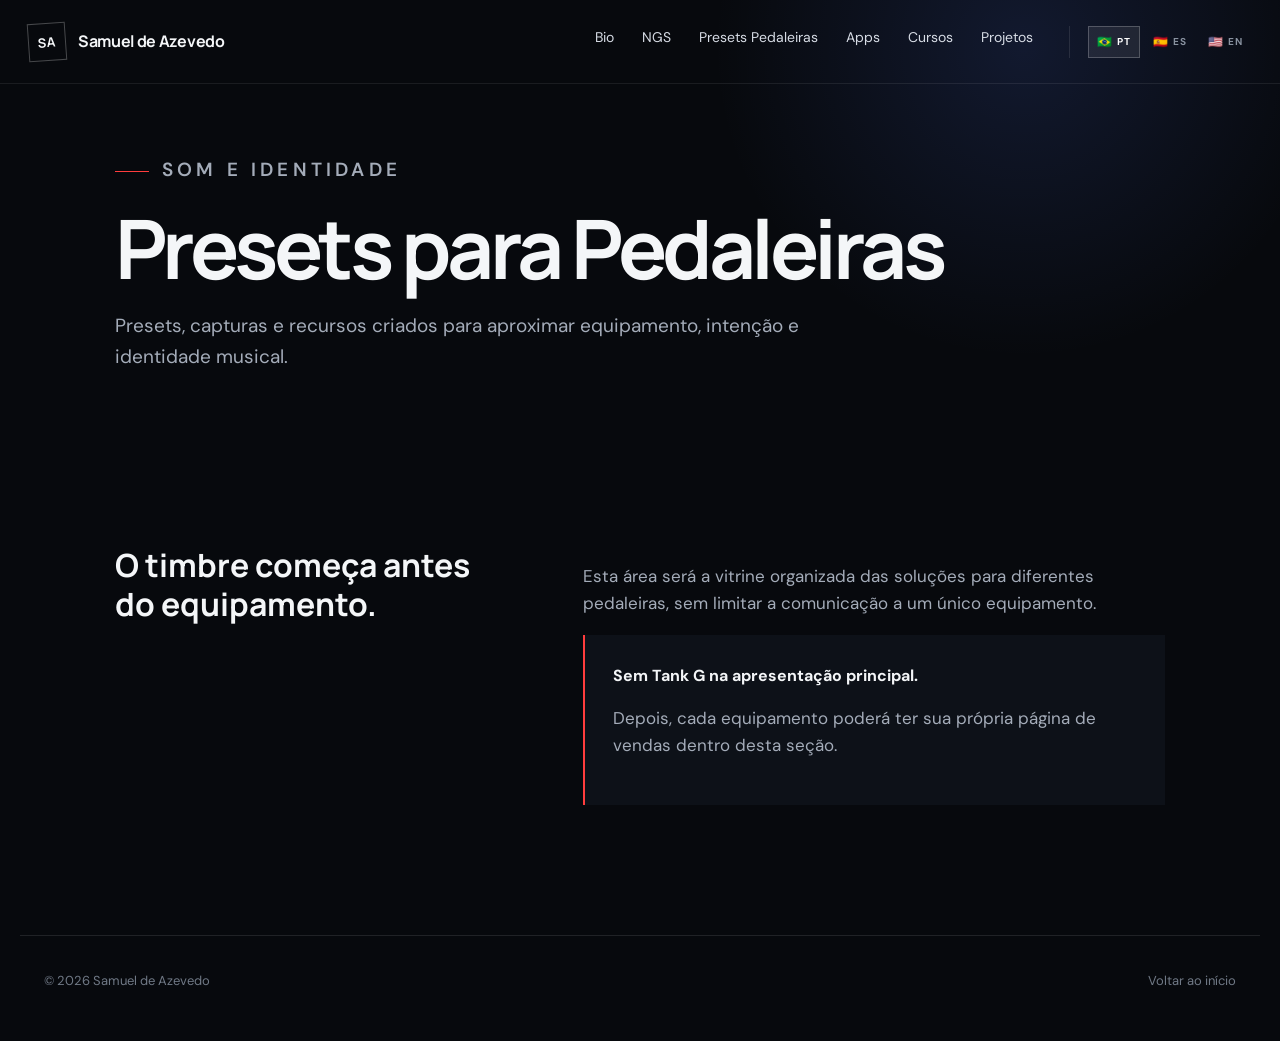
==== presets-pedaleiras/index.html @ 9a75dfea "Add files via upload" ====
<!doctype html><html lang="pt-BR"><head><meta charset="utf-8"><meta name="viewport" content="width=device-width,initial-scale=1"><title>Presets para Pedaleiras — Samuel de Azevedo</title><link rel="stylesheet" href="/assets/site.css"></head><body><header class="topbar"><a class="brand" href="/"><span class="brand-mark">SA</span><span>Samuel de Azevedo</span></a><button class="menu-button" type="button" aria-expanded="false" aria-controls="main-menu">Menu</button><nav id="main-menu" class="main-menu"><a href="/bio">Bio</a><a href="/ngs">NGS</a><a href="/presets-pedaleiras">Presets Pedaleiras</a><a href="/apps">Apps</a><a href="/cursos">Cursos</a><a href="/projetos">Projetos</a><div class="language-tabs" role="group" aria-label="Selecionar idioma"><button type="button" data-lang="pt-BR" title="Português Brasil">🇧🇷<span>PT</span></button><button type="button" data-lang="es" title="Español">🇪🇸<span>ES</span></button><button type="button" data-lang="en" title="English">🇺🇸<span>EN</span></button></div></nav></header><main><section class="inner-hero"><p class="eyebrow">Som e identidade</p><h1>Presets para Pedaleiras</h1><p>Presets, capturas e recursos criados para aproximar equipamento, intenção e identidade musical.</p></section><section class="inner-content"><h2>O timbre começa antes do equipamento.</h2><div><p>Esta área será a vitrine organizada das soluções para diferentes pedaleiras, sem limitar a comunicação a um único equipamento.</p><div class="soon"><strong>Sem Tank G na apresentação principal.</strong><p>Depois, cada equipamento poderá ter sua própria página de vendas dentro desta seção.</p></div></div></section></main><footer><span>© 2026 Samuel de Azevedo</span><a href="/">Voltar ao início</a></footer><script src="/assets/site.js"></script></body></html>
---- assets/site.css ----
@import url('https://fonts.googleapis.com/css2?family=DM+Sans:wght@400;500;600&family=Manrope:wght@400;500;600;700;800&display=swap');
:root{--bg:#07090d;--surface:#0d1118;--surface2:#111722;--text:#f4f6f8;--muted:#a4acb9;--line:rgba(255,255,255,.1);--red:#ff3d3d;--blue:#557cff;--max:1240px}
*{box-sizing:border-box}html{scroll-behavior:smooth}body{margin:0;background:var(--bg);color:var(--text);font-family:'DM Sans',sans-serif;line-height:1.6}a{color:inherit;text-decoration:none}.topbar{height:84px;display:flex;align-items:center;justify-content:space-between;padding:0 max(28px,calc((100vw - var(--max))/2));position:absolute;inset:0 0 auto;z-index:10;border-bottom:1px solid rgba(255,255,255,.08)}.brand{display:flex;align-items:center;gap:12px;font-family:Manrope,sans-serif;font-weight:700;letter-spacing:-.02em}.brand-mark{display:grid;place-items:center;width:38px;height:38px;border:1px solid rgba(255,255,255,.26);font-size:13px;letter-spacing:.06em;transform:rotate(-4deg)}.main-menu{display:flex;gap:28px;font-size:14px;color:#d7dce5}.main-menu a{transition:.2s}.main-menu a:hover{color:#fff}.menu-button{display:none;background:none;color:#fff;border:1px solid var(--line);padding:9px 12px}.hero{min-height:790px;position:relative;overflow:hidden;display:grid;grid-template-columns:minmax(0,1fr) minmax(420px,.95fr);align-items:center;padding:130px max(28px,calc((100vw - var(--max))/2)) 70px;background:radial-gradient(circle at 72% 38%,rgba(79,68,177,.2),transparent 26%),linear-gradient(115deg,#07090d 20%,#0c1018 60%,#090a0e)}.hero:after{content:"";position:absolute;inset:auto 0 0;height:170px;background:linear-gradient(transparent,var(--bg));pointer-events:none}.hero-glow{position:absolute;width:520px;height:520px;right:7%;top:18%;background:radial-gradient(circle,rgba(255,51,51,.2),rgba(87,72,202,.08) 35%,transparent 68%);filter:blur(28px)}.hero-copy{position:relative;z-index:2;max-width:680px;padding-bottom:25px}.eyebrow,.section-kicker{margin:0 0 22px;color:#c7ccd5;text-transform:uppercase;letter-spacing:.22em;font-size:12px;font-weight:600}.eyebrow:before,.section-kicker:before{content:"";display:inline-block;width:34px;height:1px;background:var(--red);vertical-align:middle;margin-right:13px}.hero h1{font-family:Manrope,sans-serif;font-size:clamp(48px,5.3vw,78px);line-height:1.03;letter-spacing:-.055em;margin:0;max-width:760px}.hero h1 em{font-style:normal;color:transparent;-webkit-text-stroke:1px rgba(255,255,255,.72)}.hero-text{max-width:590px;color:#b8c0cd;font-size:18px;margin:28px 0 36px}.hero-actions{display:flex;gap:12px;flex-wrap:wrap}.button{display:inline-flex;align-items:center;justify-content:center;min-height:52px;padding:0 23px;font-size:14px;font-weight:600;border:1px solid var(--line);transition:.22s}.button.primary{background:var(--text);color:#080a0e}.button.primary:hover{background:var(--red);color:#fff;border-color:var(--red)}.button.ghost:hover{background:rgba(255,255,255,.07)}.hero-portrait{position:absolute;z-index:1;right:0;bottom:0;width:58%;height:88%;background-image:linear-gradient(90deg,#080a0e 0%,transparent 34%),linear-gradient(0deg,#07090d 0%,transparent 26%),url('/assets/samuel-hero.png');background-size:cover;background-position:center top;filter:saturate(.88) contrast(1.05)}.vertical-note{position:absolute;right:22px;top:180px;writing-mode:vertical-rl;font-size:10px;letter-spacing:.3em;color:rgba(255,255,255,.42);z-index:3}.intro{max-width:850px;margin:0 auto;padding:130px 28px 80px;text-align:center}.intro h2{font-family:Manrope,sans-serif;font-size:clamp(36px,5vw,60px);letter-spacing:-.045em;line-height:1.08;margin:0 0 25px}.intro>p:last-child{color:var(--muted);max-width:690px;margin:auto;font-size:17px}.path-grid{width:min(var(--max),calc(100% - 48px));margin:0 auto 120px;display:grid;grid-template-columns:repeat(2,1fr);gap:1px;background:var(--line);border:1px solid var(--line)}.path-card{position:relative;min-height:340px;padding:39px;background:var(--surface);transition:.3s;overflow:hidden}.path-card:after{content:"";position:absolute;width:220px;height:220px;border-radius:50%;right:-120px;bottom:-140px;background:var(--blue);filter:blur(80px);opacity:0;transition:.3s}.path-card:hover{background:var(--surface2);transform:translateY(-3px);z-index:2}.path-card:hover:after{opacity:.16}.path-card.featured{background:linear-gradient(145deg,#17151c,#0d1118)}.path-card.featured:before{content:"";position:absolute;inset:0;border-top:2px solid var(--red)}.path-card.wide{grid-column:1/-1;min-height:290px}.card-number{float:right;color:#59606b;font-family:Manrope;font-size:13px}.card-tag{display:block;color:#8f98a6;text-transform:uppercase;letter-spacing:.16em;font-size:11px;margin-bottom:62px}.path-card h3{font-family:Manrope;font-size:29px;letter-spacing:-.035em;margin:0 0 13px}.path-card p{color:var(--muted);max-width:520px;margin:0 0 35px}.card-link{position:absolute;bottom:36px;color:#e8ebef;font-size:14px}.card-link b{color:var(--red);margin-left:5px}.manifesto{margin:0 auto 120px;width:min(970px,calc(100% - 48px));text-align:center;padding:75px 48px;border-top:1px solid var(--line);border-bottom:1px solid var(--line);background:radial-gradient(circle at 50% 100%,rgba(85,124,255,.09),transparent 52%)}.manifesto>p{font-size:12px;text-transform:uppercase;letter-spacing:.2em;color:#8e97a5}.manifesto blockquote{font-family:Manrope;font-size:clamp(28px,3.5vw,46px);letter-spacing:-.035em;line-height:1.3;margin:30px auto;max-width:860px}.manifesto span{color:var(--muted);font-size:14px}footer{max-width:var(--max);margin:auto;border-top:1px solid var(--line);padding:35px 24px 50px;display:flex;justify-content:space-between;color:#707986;font-size:13px}
.inner-hero{padding:155px max(28px,calc((100vw - 1050px)/2)) 80px;min-height:430px;background:radial-gradient(circle at 80% 10%,rgba(85,124,255,.14),transparent 28%)}.inner-hero h1{font-family:Manrope;font-size:clamp(48px,7vw,82px);line-height:1;letter-spacing:-.055em;margin:12px 0 22px}.inner-hero p{max-width:690px;color:var(--muted);font-size:19px}.inner-content{width:min(1050px,calc(100% - 48px));margin:0 auto;padding:75px 0 130px;display:grid;grid-template-columns:.8fr 1.2fr;gap:80px}.inner-content h2{font-family:Manrope;font-size:32px;line-height:1.2;margin-top:0}.inner-content p{color:var(--muted);font-size:17px}.soon{padding:28px;border-left:2px solid var(--red);background:var(--surface)}
@media(max-width:800px){.topbar{height:70px;padding:0 20px;position:absolute}.brand{font-size:14px}.menu-button{display:block}.main-menu{display:none;position:absolute;top:70px;left:0;right:0;background:#0a0d12;padding:22px;flex-direction:column;gap:14px;border-bottom:1px solid var(--line)}.main-menu.open{display:flex}.hero{min-height:850px;display:block;padding:125px 22px 40px}.hero-copy{max-width:100%}.hero h1{font-size:46px}.hero-text{font-size:16px}.hero-portrait{width:100%;height:54%;opacity:.72;background-position:58% top}.vertical-note{display:none}.intro{padding-top:90px}.path-grid{grid-template-columns:1fr;width:calc(100% - 28px);margin-bottom:90px}.path-card.wide{grid-column:auto}.path-card{min-height:315px;padding:30px}.manifesto{padding:55px 24px;margin-bottom:80px}footer{flex-direction:column;gap:8px}.inner-hero{padding:125px 22px 60px}.inner-content{grid-template-columns:1fr;gap:25px;width:calc(100% - 40px);padding-top:55px}}
@media(prefers-reduced-motion:reduce){html{scroll-behavior:auto}*{transition:none!important}}
.language-tabs{display:flex;align-items:center;gap:4px;margin-left:8px;padding-left:18px;border-left:1px solid var(--line)}.language-tabs button{display:flex;align-items:center;gap:5px;min-height:32px;padding:4px 8px;border:1px solid transparent;background:transparent;color:#8992a0;font-family:inherit;font-size:12px;cursor:pointer;transition:.2s}.language-tabs button:hover{color:#fff;background:rgba(255,255,255,.06)}.language-tabs button.active{color:#fff;border-color:rgba(255,255,255,.22);background:rgba(255,255,255,.08)}.language-tabs button span{font-size:10px;font-weight:700;letter-spacing:.08em}
@media(max-width:800px){.language-tabs{order:2;margin:10px 0 0;padding:14px 0 0;border-left:0;border-top:1px solid var(--line)}.language-tabs button{font-size:15px}.language-tabs button span{font-size:11px}}
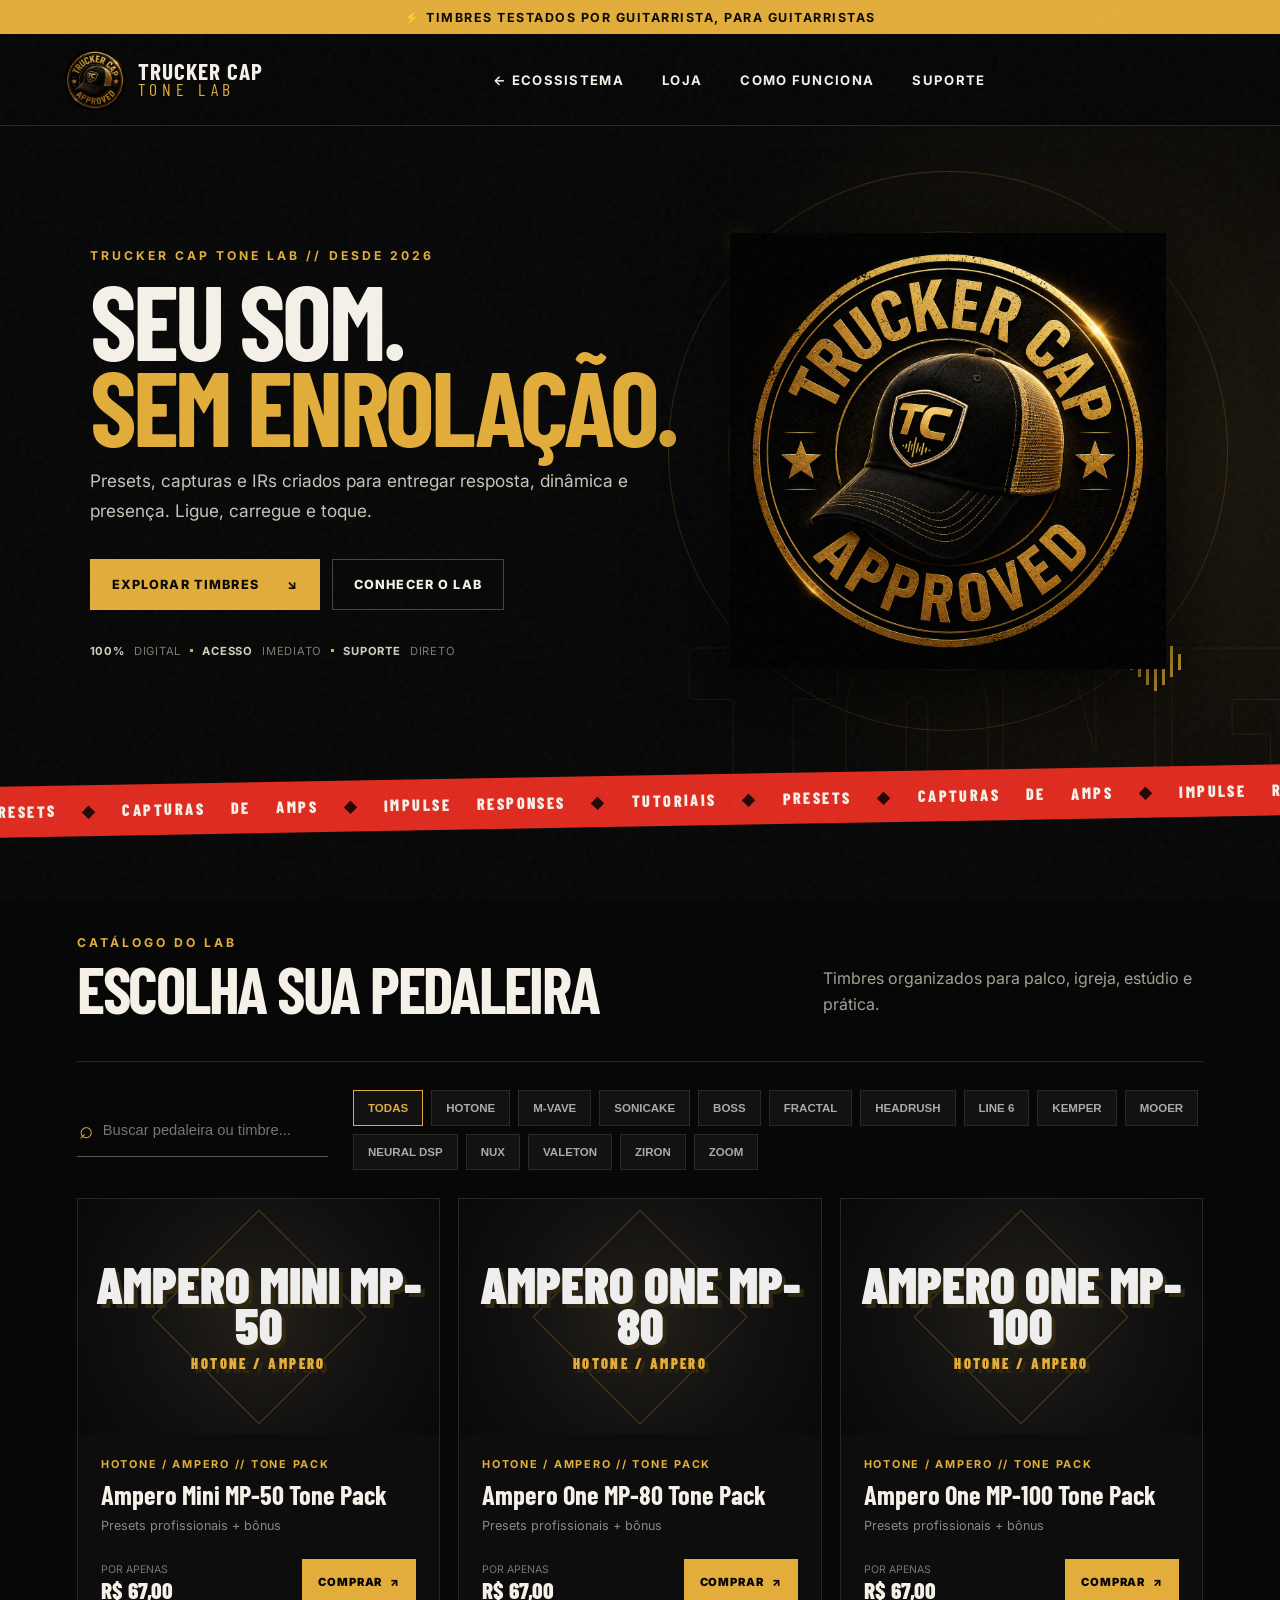
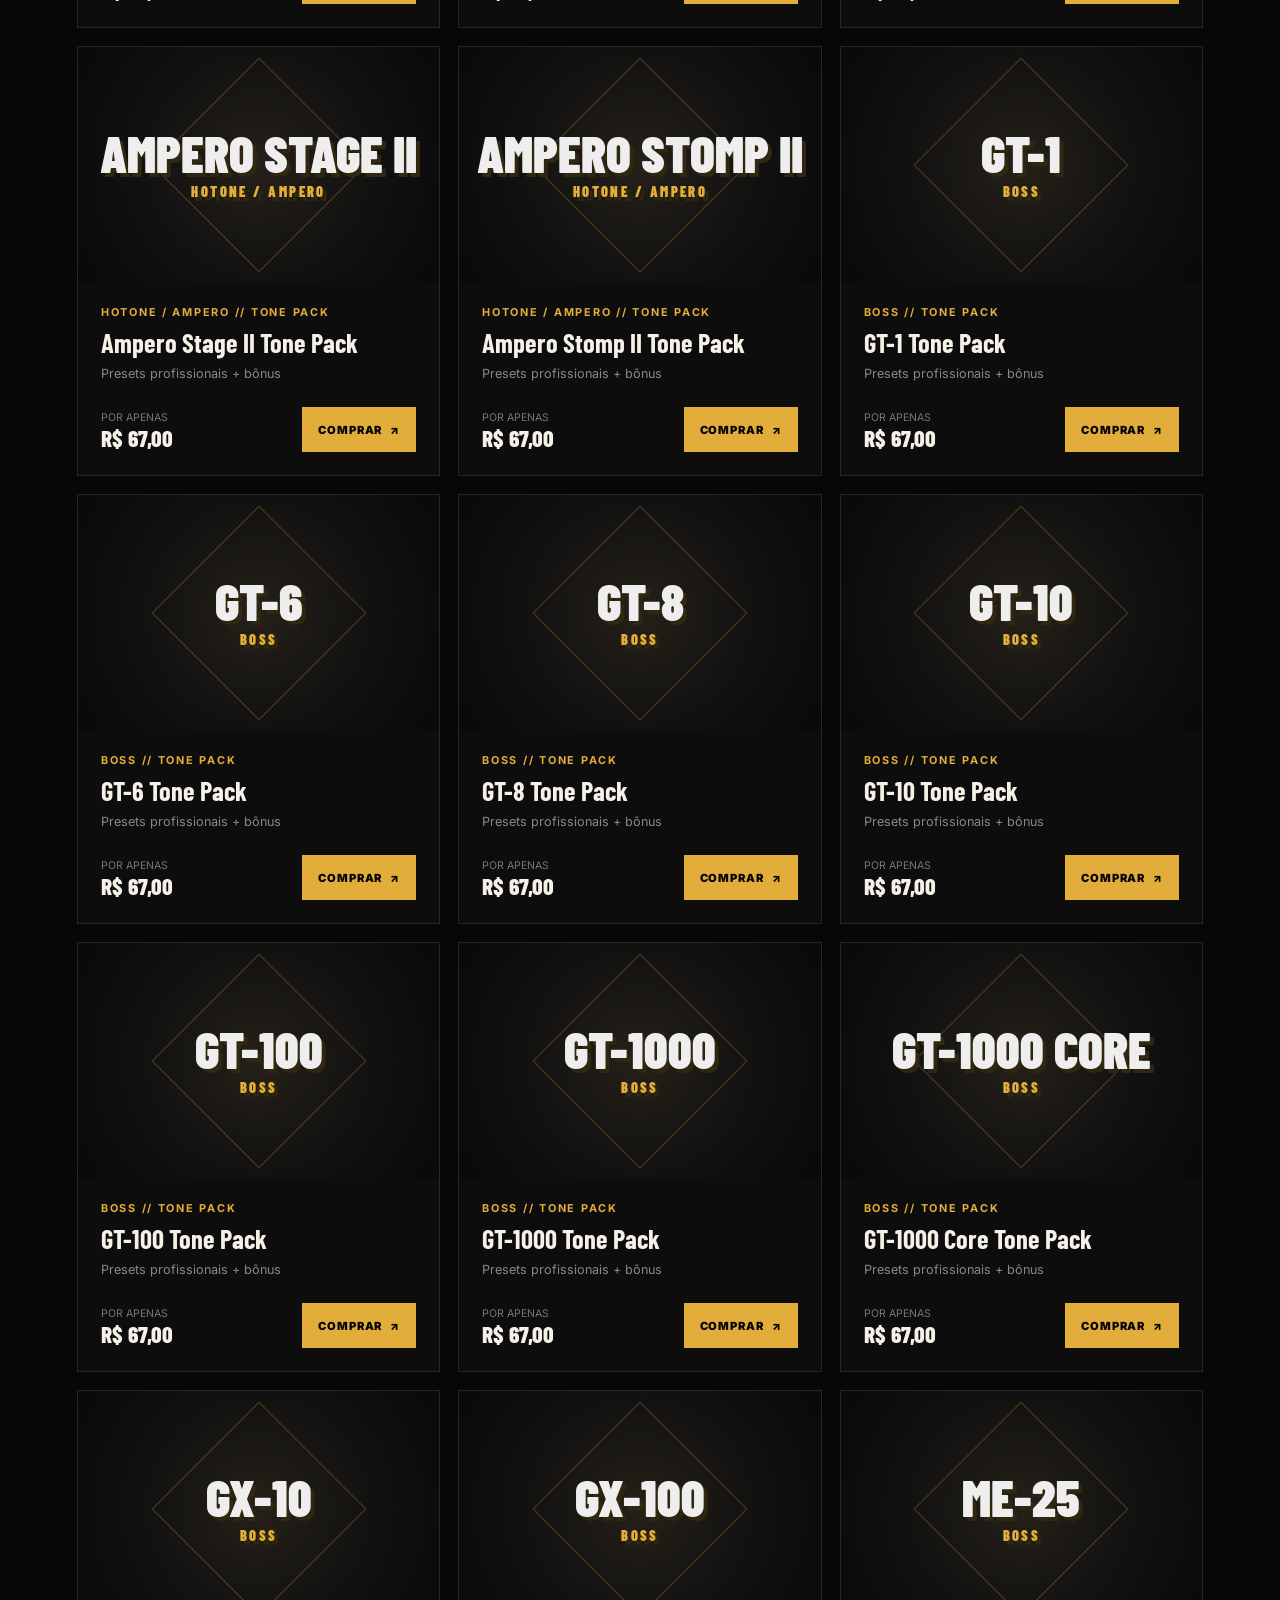
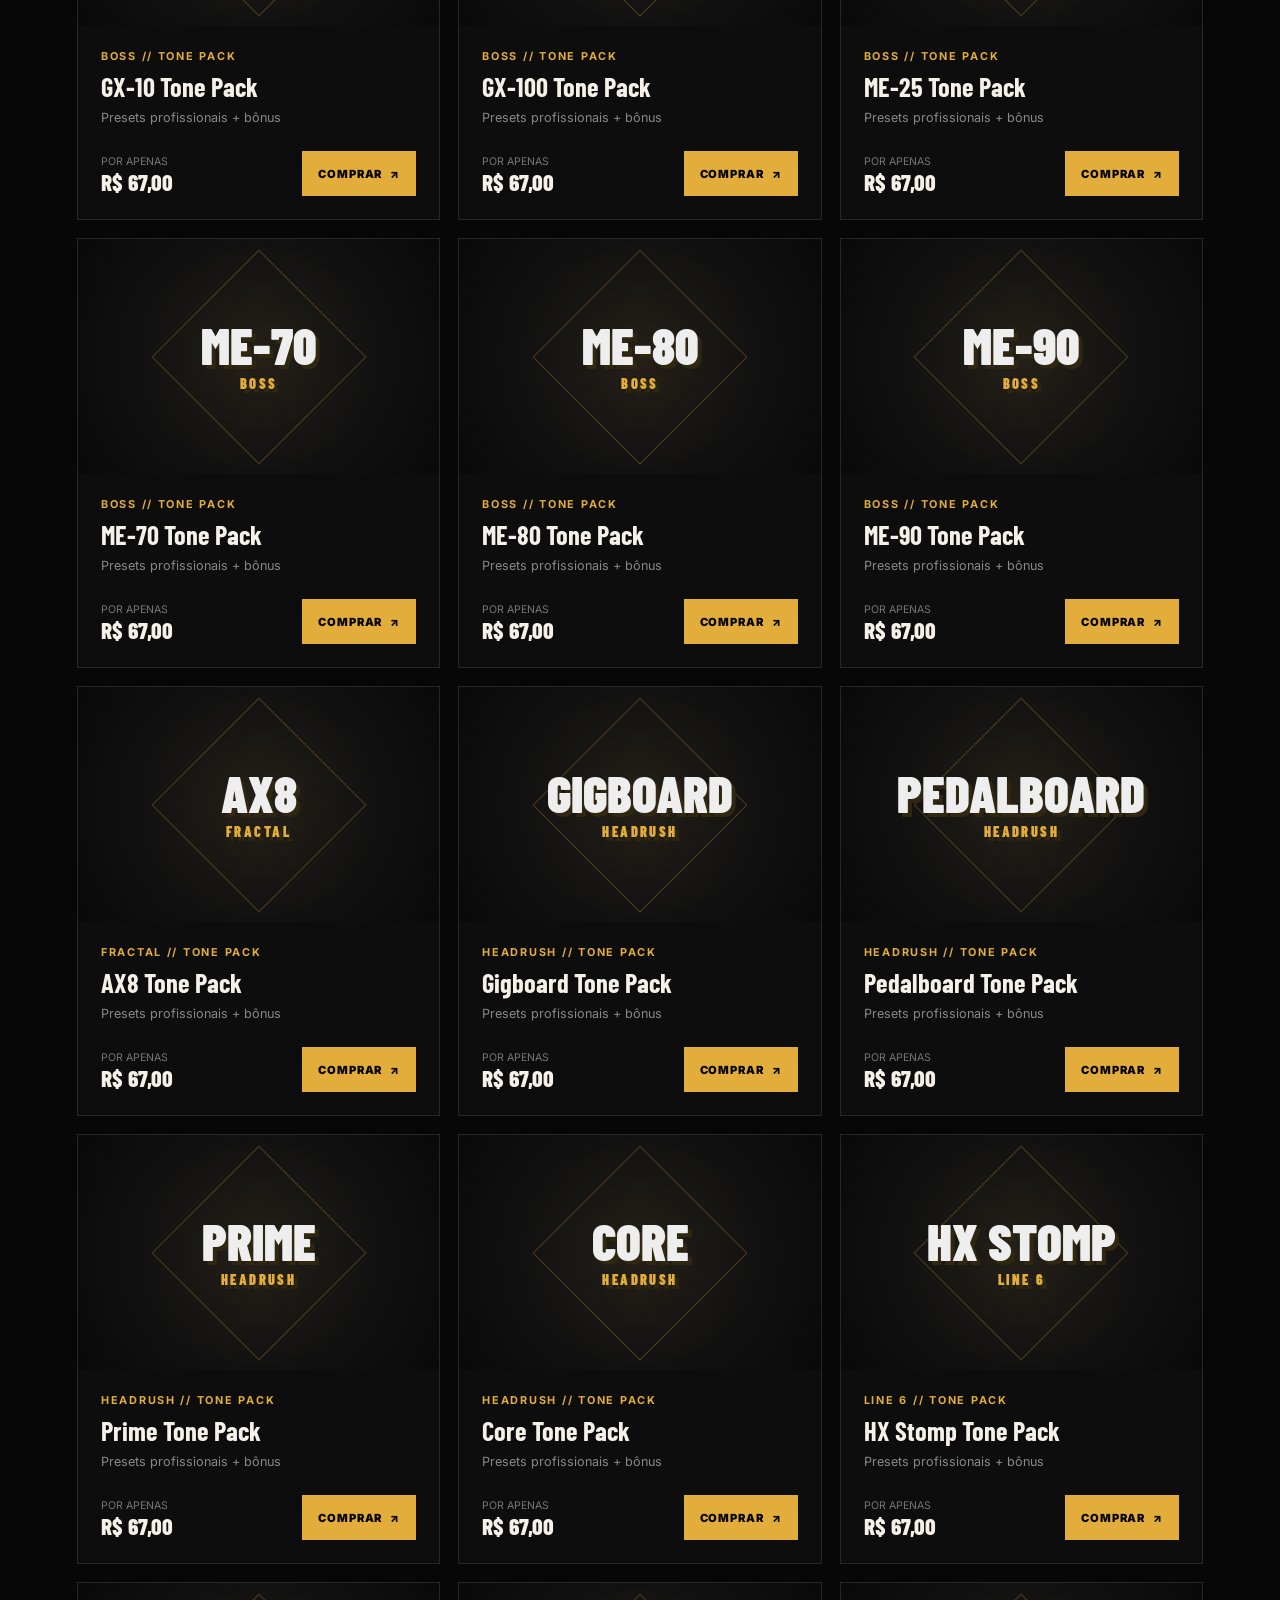
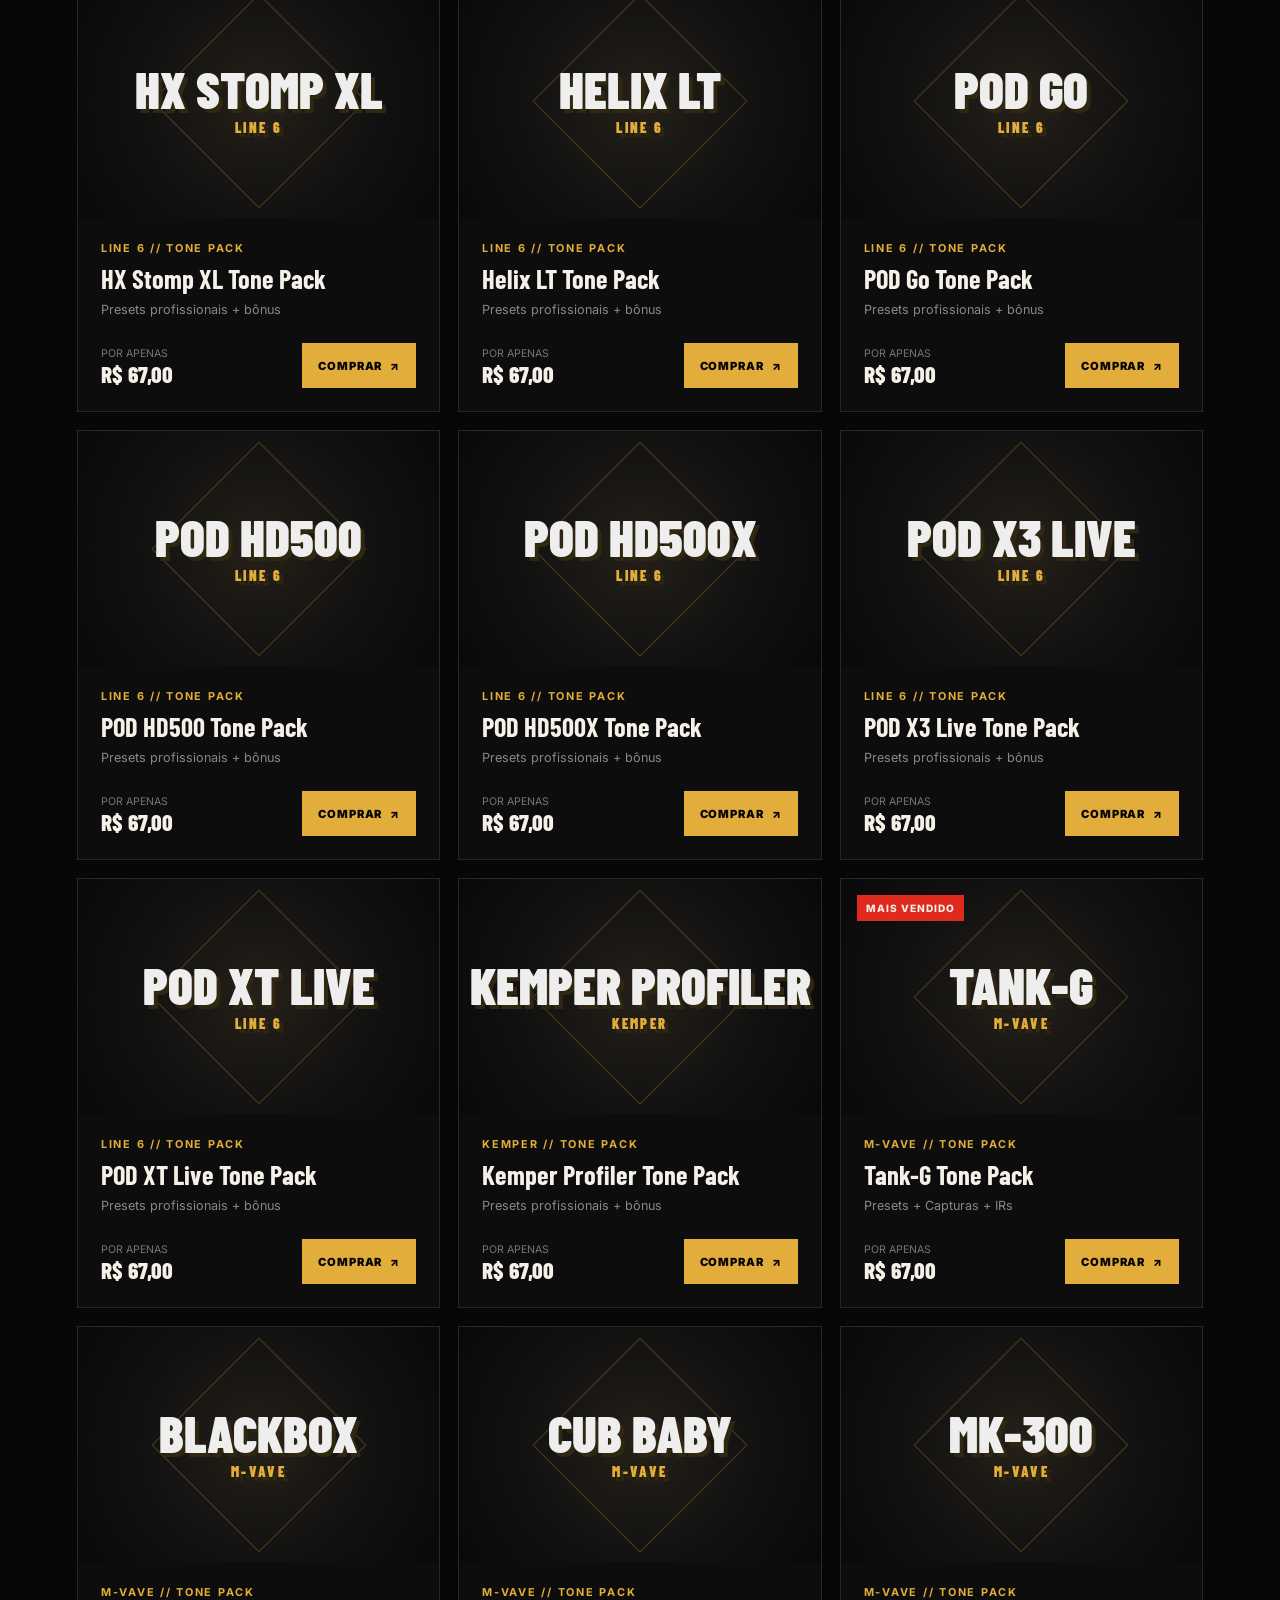
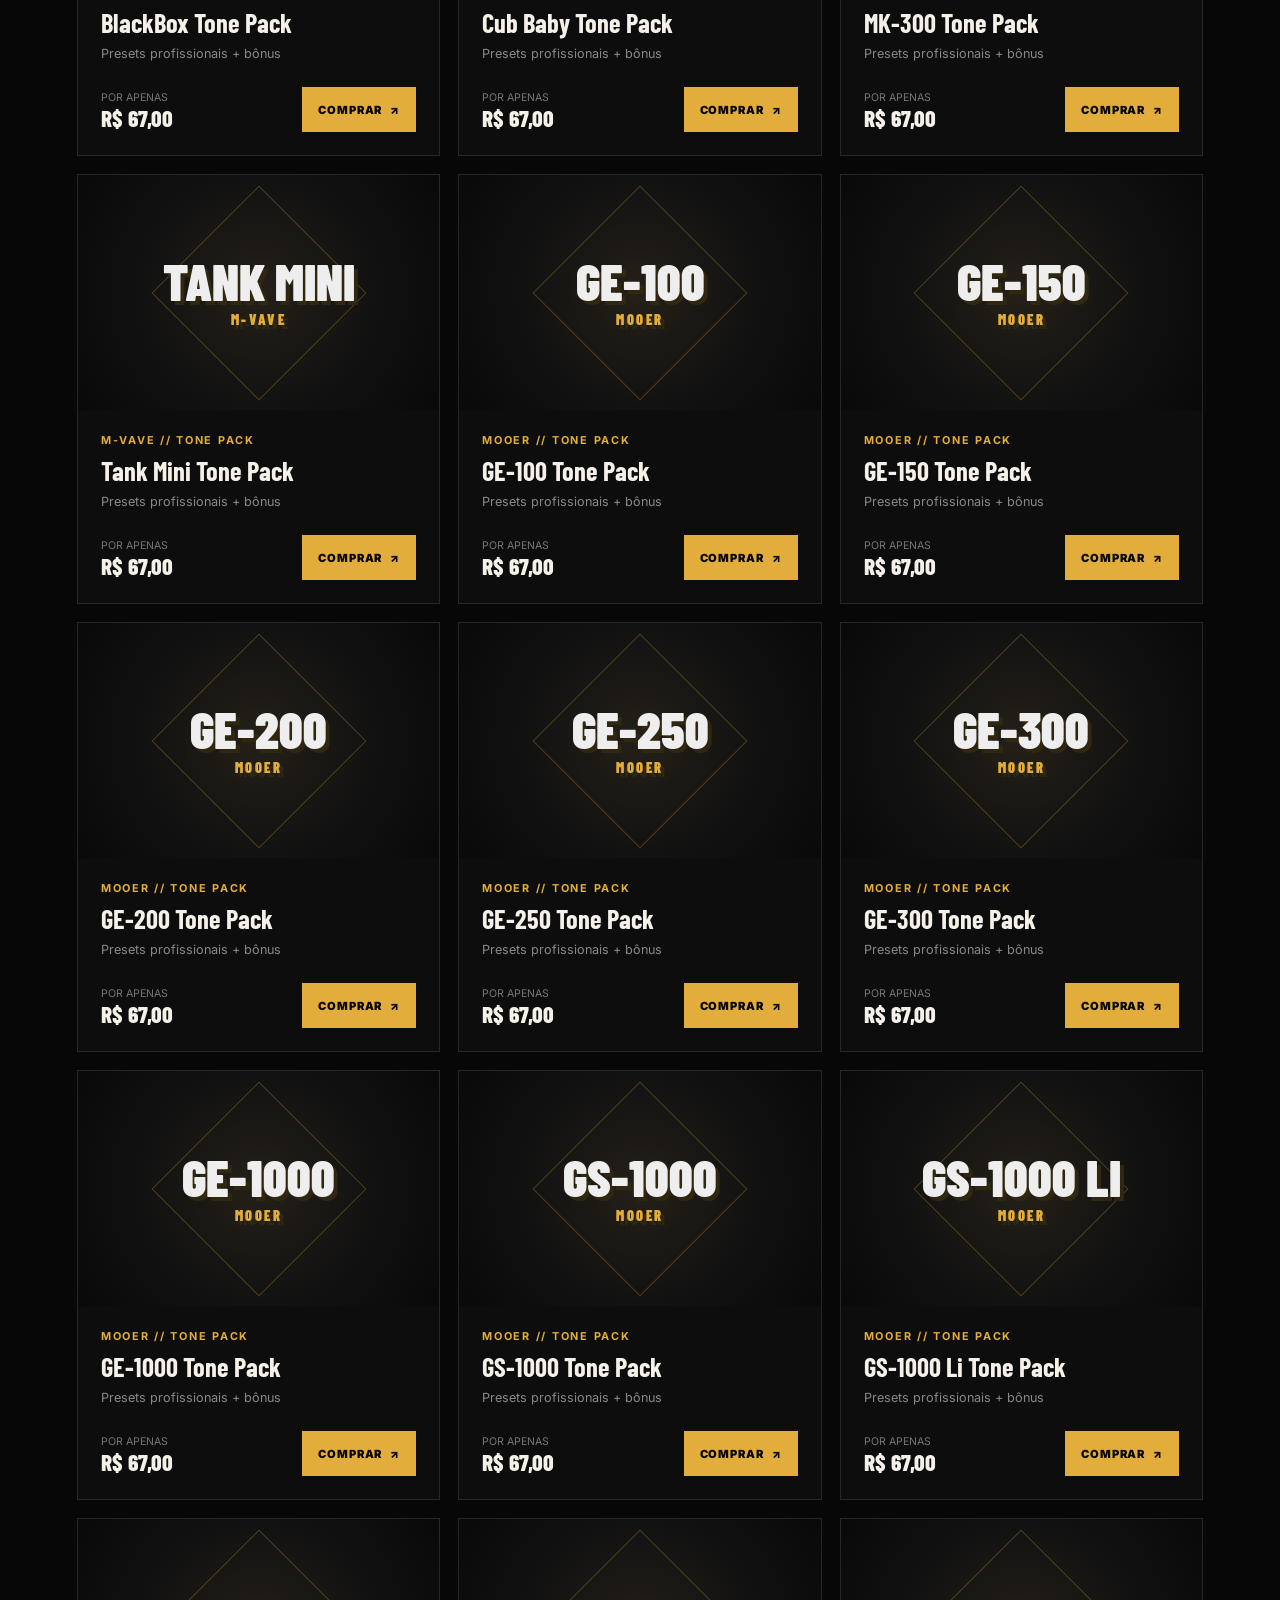
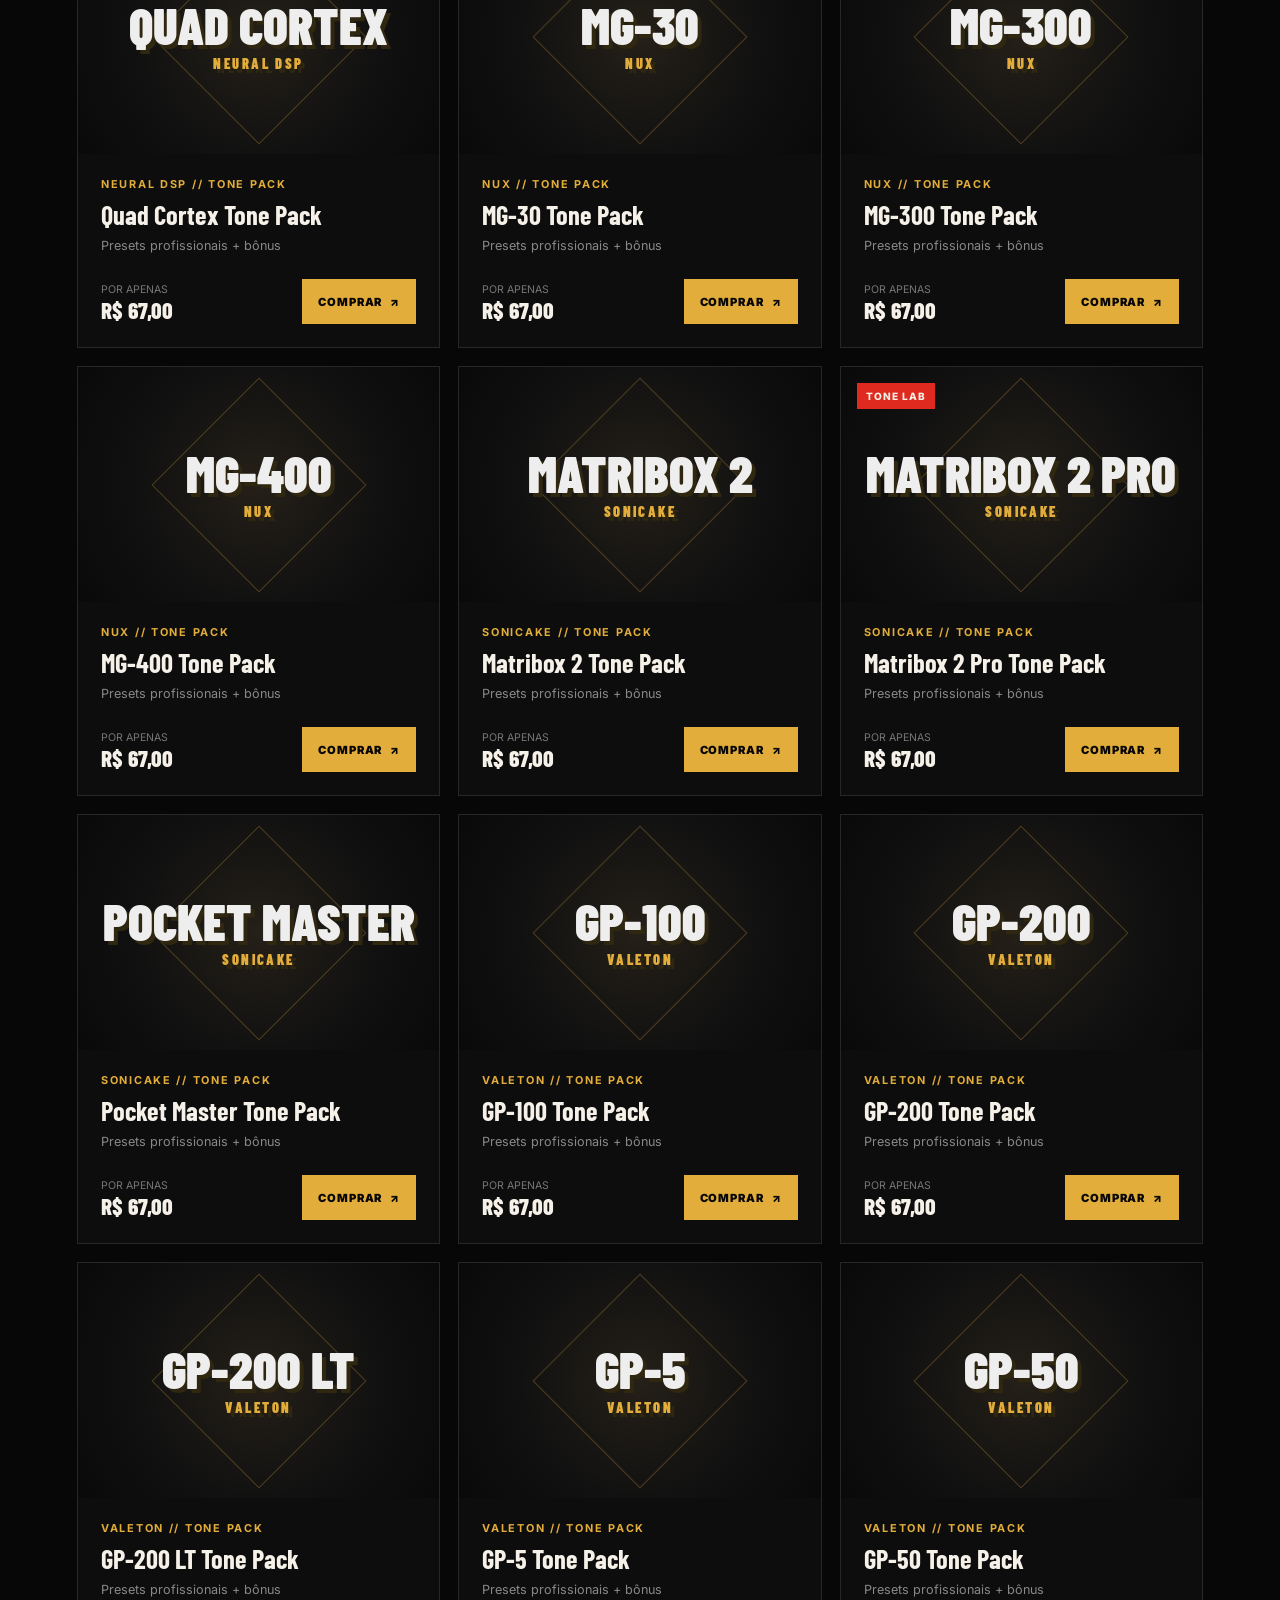
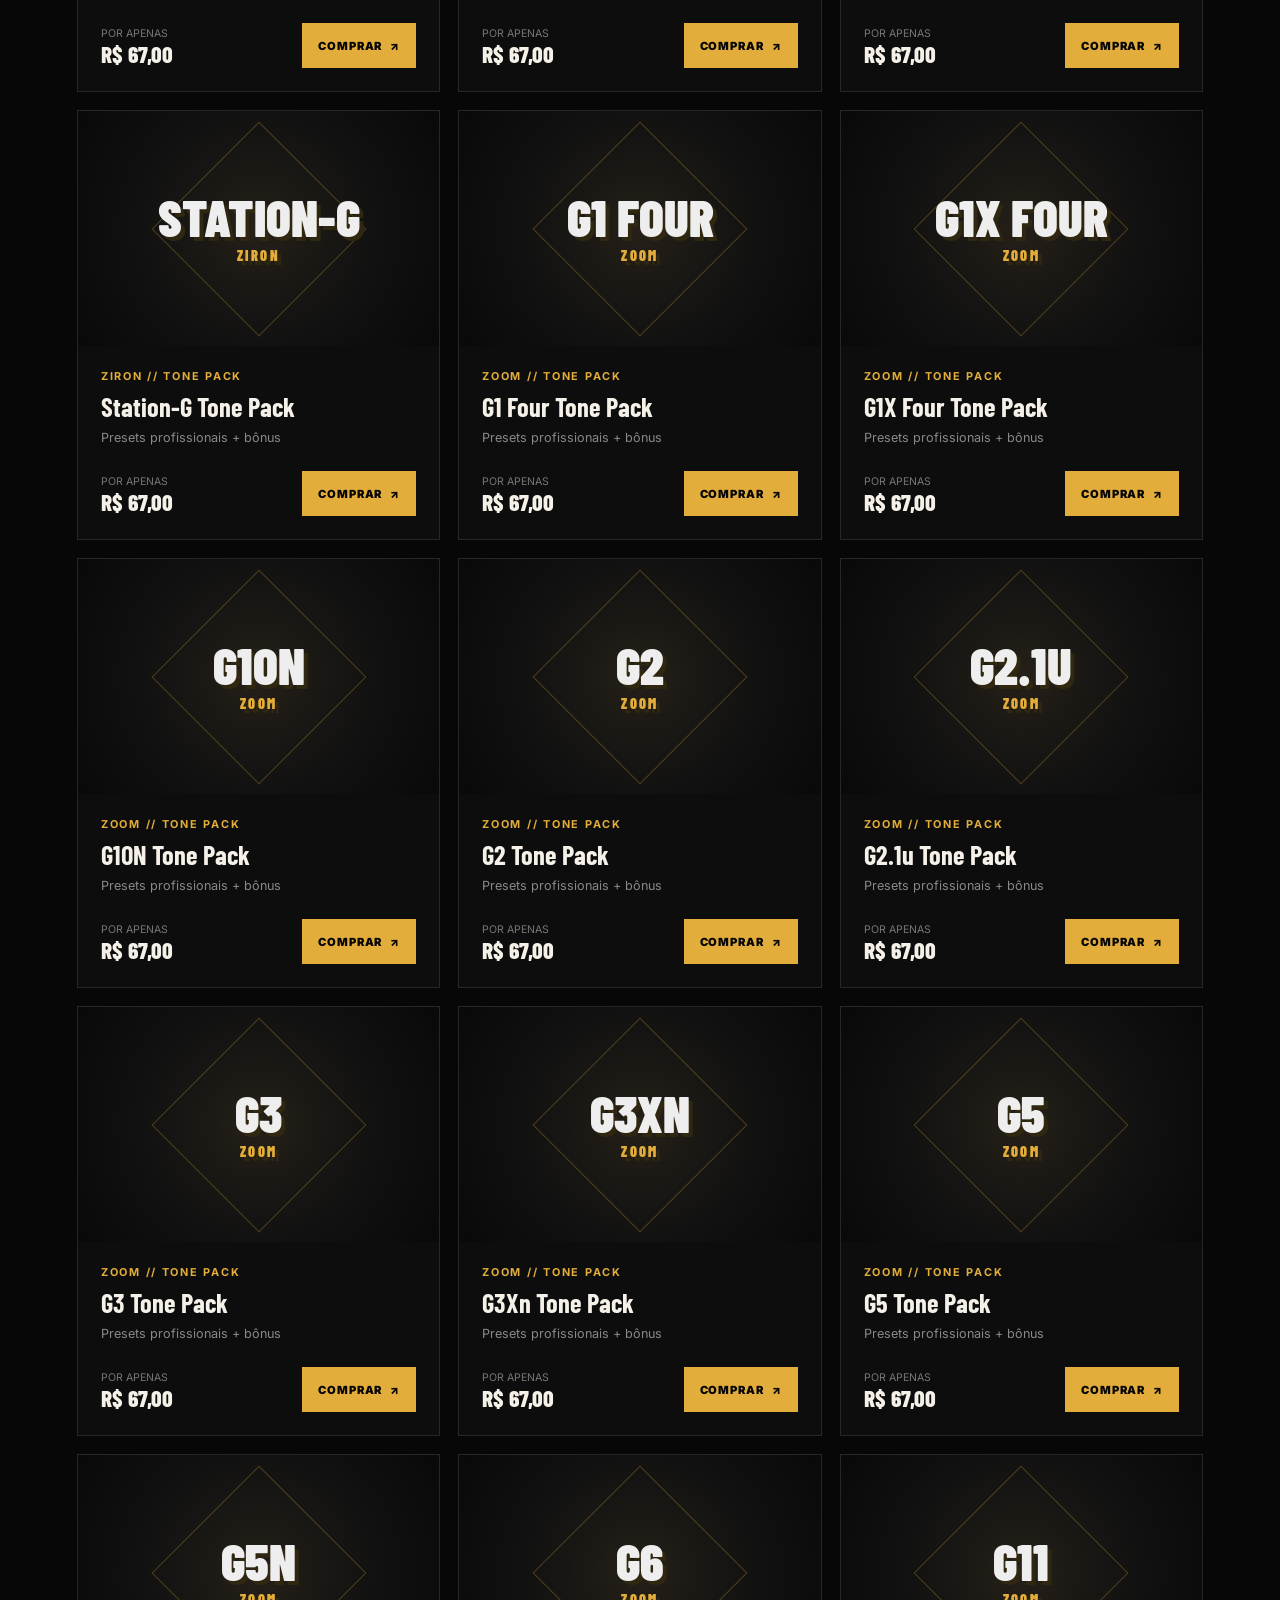
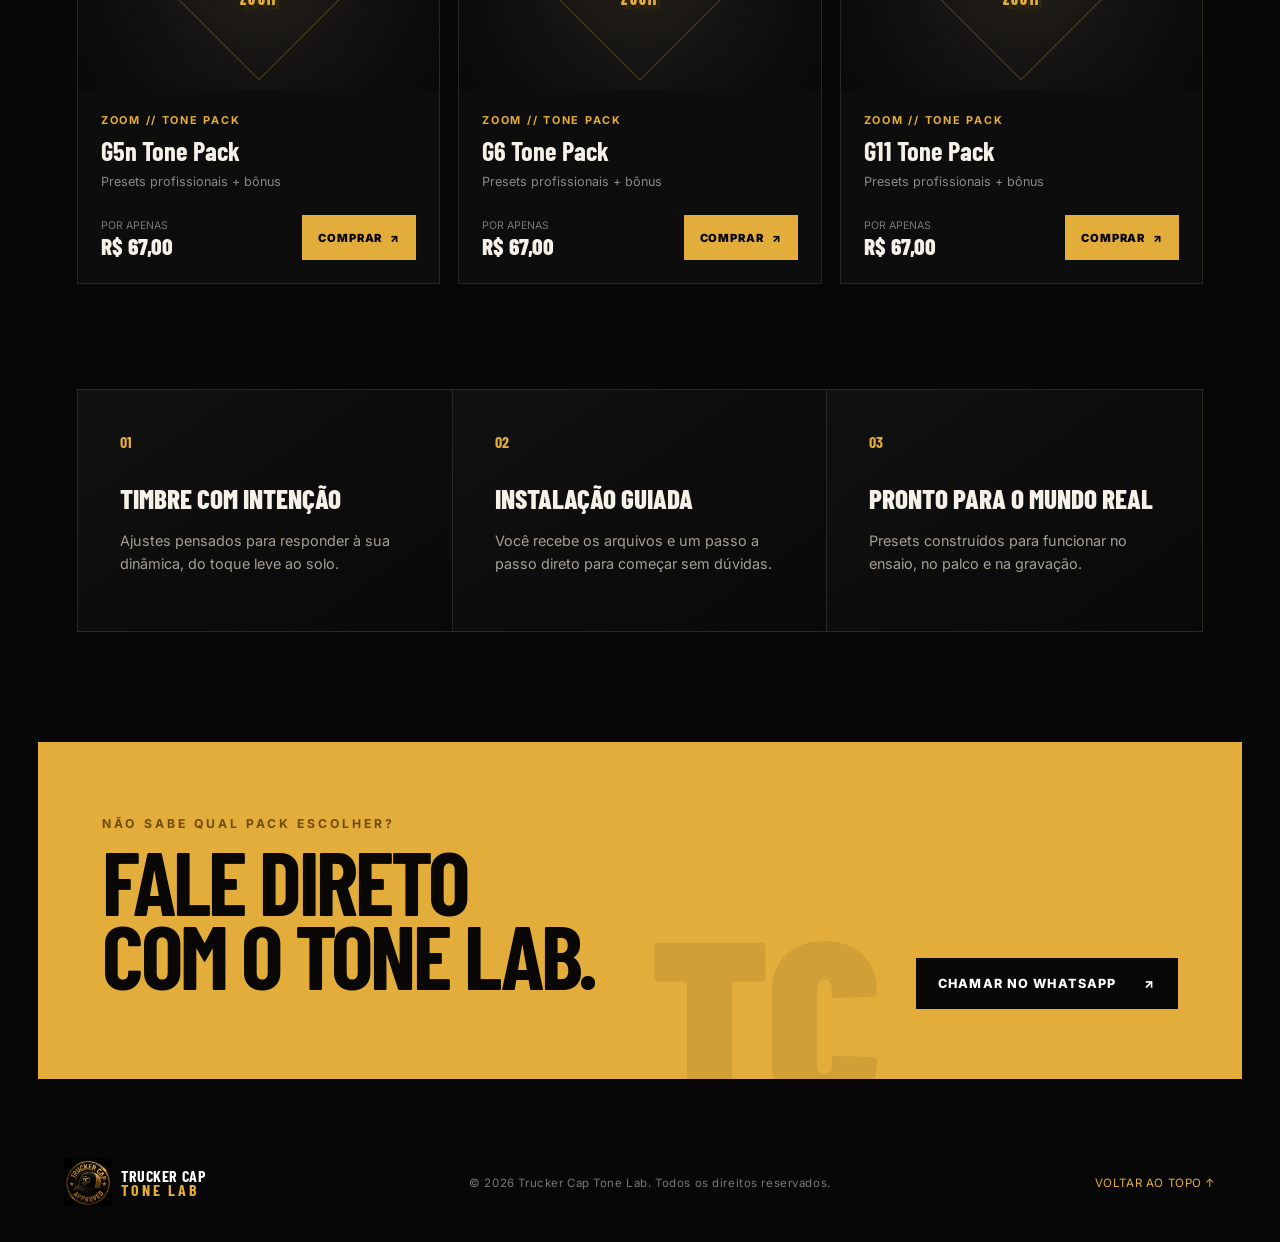
==== commit b1e49b93: "Add files via upload" ====
--- a/presets-pedaleiras/index.html
+++ b/presets-pedaleiras/index.html
@@ -1 +1,98 @@
-<!doctype html><html lang="pt-BR"><head><meta charset="utf-8"><meta name="viewport" content="width=device-width,initial-scale=1"><title>Presets para Pedaleiras — Samuel de Azevedo</title><link rel="stylesheet" href="/assets/site.css"></head><body><header class="topbar"><a class="brand" href="/"><span class="brand-mark">SA</span><span>Samuel de Azevedo</span></a><button class="menu-button" type="button" aria-expanded="false" aria-controls="main-menu">Menu</button><nav id="main-menu" class="main-menu"><a href="/bio">Bio</a><a href="/ngs">NGS</a><a href="/presets-pedaleiras">Presets Pedaleiras</a><a href="/apps">Apps</a><a href="/cursos">Cursos</a><a href="/projetos">Projetos</a><div class="language-tabs" role="group" aria-label="Selecionar idioma"><button type="button" data-lang="pt-BR" title="Português Brasil">🇧🇷<span>PT</span></button><button type="button" data-lang="es" title="Español">🇪🇸<span>ES</span></button><button type="button" data-lang="en" title="English">🇺🇸<span>EN</span></button></div></nav></header><main><section class="inner-hero"><p class="eyebrow">Som e identidade</p><h1>Presets para Pedaleiras</h1><p>Presets, capturas e recursos criados para aproximar equipamento, intenção e identidade musical.</p></section><section class="inner-content"><h2>O timbre começa antes do equipamento.</h2><div><p>Esta área será a vitrine organizada das soluções para diferentes pedaleiras, sem limitar a comunicação a um único equipamento.</p><div class="soon"><strong>Sem Tank G na apresentação principal.</strong><p>Depois, cada equipamento poderá ter sua própria página de vendas dentro desta seção.</p></div></div></section></main><footer><span>© 2026 Samuel de Azevedo</span><a href="/">Voltar ao início</a></footer><script src="/assets/site.js"></script></body></html>
+<!doctype html>
+<html lang="pt-BR">
+<head>
+  <meta charset="UTF-8">
+  <meta name="viewport" content="width=device-width, initial-scale=1.0">
+  <meta name="description" content="Presets, capturas e IRs profissionais para pedaleiras. Timbres prontos para tocar, gravar e subir no palco.">
+  <title>Trucker Cap Tone Lab | Presets, Capturas & IRs</title>
+  <link rel="preconnect" href="https://fonts.googleapis.com">
+  <link rel="preconnect" href="https://fonts.gstatic.com" crossorigin>
+  <link href="https://fonts.googleapis.com/css2?family=Barlow+Condensed:wght@500;600;700;800;900&family=Inter:wght@400;500;600;700&display=swap" rel="stylesheet">
+  <link rel="stylesheet" href="assets/style.css">
+</head>
+<body>
+  <div class="noise"></div>
+  <div class="announcement">⚡ TIMBRES TESTADOS POR GUITARRISTA, PARA GUITARRISTAS</div>
+  <header class="header">
+    <a class="brand" href="#inicio" aria-label="Trucker Cap Tone Lab - início">
+      <img src="assets/trucker-cap-tone-lab-logo.png" alt="Trucker Cap Tone Lab">
+      <span><strong>TRUCKER CAP</strong><small>TONE LAB</small></span>
+    </a>
+    <button class="menu-toggle" aria-label="Abrir menu" aria-expanded="false">☰</button>
+    <nav class="nav">
+      <a href="/">← ECOSSISTEMA</a>
+      <a href="#catalogo">LOJA</a>
+      <a href="#beneficios">COMO FUNCIONA</a>
+      <a href="#suporte">SUPORTE</a>
+    </nav>
+  </header>
+
+  <main id="inicio">
+    <section class="hero">
+      <div class="hero-copy">
+        <span class="eyebrow">TRUCKER CAP TONE LAB // DESDE 2026</span>
+        <h1>SEU SOM.<br><em>SEM ENROLAÇÃO.</em></h1>
+        <p>Presets, capturas e IRs criados para entregar resposta, dinâmica e presença. Ligue, carregue e toque.</p>
+        <div class="hero-actions">
+          <a class="btn primary" href="#catalogo">EXPLORAR TIMBRES <span>↘</span></a>
+          <a class="btn ghost" href="#beneficios">CONHECER O LAB</a>
+        </div>
+        <div class="proof"><b>100%</b> DIGITAL <i></i><b>ACESSO</b> IMEDIATO <i></i><b>SUPORTE</b> DIRETO</div>
+      </div>
+      <div class="hero-visual">
+        <div class="orbit orbit-one"></div><div class="orbit orbit-two"></div>
+        <img src="assets/trucker-cap-tone-lab-logo.png" alt="Selo Trucker Cap Approved">
+        <div class="signal"><span></span><span></span><span></span><span></span><span></span><span></span><span></span></div>
+      </div>
+    </section>
+
+    <section class="ticker" aria-label="Produtos disponíveis">
+      <div>PRESETS <span>◆</span> CAPTURAS DE AMPS <span>◆</span> IMPULSE RESPONSES <span>◆</span> TUTORIAIS <span>◆</span> PRESETS <span>◆</span> CAPTURAS DE AMPS <span>◆</span> IMPULSE RESPONSES</div>
+    </section>
+
+    <section class="shop" id="catalogo">
+      <div class="section-head">
+        <div><span class="eyebrow">CATÁLOGO DO LAB</span><h2>ESCOLHA SUA PEDALEIRA</h2></div>
+        <p>Timbres organizados para palco, igreja, estúdio e prática.</p>
+      </div>
+      <div class="shop-tools">
+        <label class="search"><span>⌕</span><input id="searchInput" type="search" placeholder="Buscar pedaleira ou timbre..." aria-label="Buscar produtos"></label>
+        <div class="filters" role="group" aria-label="Filtrar por marca">
+          <button class="active" data-filter="all">TODAS</button>
+          <button data-filter="hotone">HOTONE</button>
+          <button data-filter="m-vave">M-VAVE</button>
+          <button data-filter="sonicake">SONICAKE</button>
+          <button data-filter="boss">BOSS</button>
+          <button data-filter="fractal">FRACTAL</button>
+          <button data-filter="headrush">HEADRUSH</button>
+          <button data-filter="line-6">LINE 6</button>
+          <button data-filter="kemper">KEMPER</button>
+          <button data-filter="mooer">MOOER</button>
+          <button data-filter="neural-dsp">NEURAL DSP</button>
+          <button data-filter="nux">NUX</button>
+          <button data-filter="valeton">VALETON</button>
+          <button data-filter="ziron">ZIRON</button>
+          <button data-filter="zoom">ZOOM</button>
+        </div>
+      </div>
+      <div class="products" id="productGrid"></div>
+      <div class="empty" id="emptyState" hidden>Nenhum timbre encontrado nessa busca.</div>
+    </section>
+
+    <section class="benefits" id="beneficios">
+      <article><span>01</span><h3>TIMBRE COM INTENÇÃO</h3><p>Ajustes pensados para responder à sua dinâmica, do toque leve ao solo.</p></article>
+      <article><span>02</span><h3>INSTALAÇÃO GUIADA</h3><p>Você recebe os arquivos e um passo a passo direto para começar sem dúvidas.</p></article>
+      <article><span>03</span><h3>PRONTO PARA O MUNDO REAL</h3><p>Presets construídos para funcionar no ensaio, no palco e na gravação.</p></article>
+    </section>
+
+    <section class="cta" id="suporte">
+      <div><span class="eyebrow">NÃO SABE QUAL PACK ESCOLHER?</span><h2>FALE DIRETO<br>COM O TONE LAB.</h2></div>
+      <a class="btn primary" href="https://wa.me/55" target="_blank" rel="noopener">CHAMAR NO WHATSAPP <span>↗</span></a>
+    </section>
+  </main>
+
+  <footer><div class="footer-brand"><img src="assets/trucker-cap-tone-lab-logo.png" alt=""><span>TRUCKER CAP<br><b>TONE LAB</b></span></div><p>© 2026 Trucker Cap Tone Lab. Todos os direitos reservados.</p><a href="#inicio">VOLTAR AO TOPO ↑</a></footer>
+
+  <script src="assets/app.js"></script>
+</body>
+</html>
--- a/presets-pedaleiras/assets/style.css
+++ b/presets-pedaleiras/assets/style.css
@@ -0,0 +1,4 @@
+:root{--black:#070707;--panel:#111;--gold:#e2ad3a;--gold2:#ffcf65;--red:#df2a1f;--white:#f5f1e8;--muted:#a59f94;--line:#292722}*{box-sizing:border-box}html{scroll-behavior:smooth}body{margin:0;background:var(--black);color:var(--white);font-family:Inter,Arial,sans-serif;font-size:16px;overflow-x:hidden}.noise{position:fixed;inset:0;opacity:.045;pointer-events:none;z-index:20;background-image:url("data:image/svg+xml,%3Csvg viewBox='0 0 180 180' xmlns='http://www.w3.org/2000/svg'%3E%3Cfilter id='n'%3E%3CfeTurbulence type='fractalNoise' baseFrequency='.9' numOctaves='4' stitchTiles='stitch'/%3E%3C/filter%3E%3Crect width='100%25' height='100%25' filter='url(%23n)' opacity='.8'/%3E%3C/svg%3E")}.announcement{height:34px;display:flex;align-items:center;justify-content:center;background:var(--gold);color:#0a0907;font:700 .78rem Inter;letter-spacing:.12em}.header{height:92px;display:flex;align-items:center;padding:0 clamp(22px,5vw,76px);border-bottom:1px solid var(--line);position:relative;z-index:10;background:rgba(7,7,7,.94);backdrop-filter:blur(12px)}.brand{display:flex;align-items:center;gap:12px;text-decoration:none;color:var(--white)}.brand img{width:62px;height:62px;object-fit:cover;border-radius:50%}.brand span{display:flex;flex-direction:column;font-family:"Barlow Condensed",sans-serif;line-height:.9;letter-spacing:.06em}.brand strong{font-size:1.45rem}.brand small{font-size:1.1rem;color:var(--gold);letter-spacing:.28em}.nav{display:flex;gap:38px;margin:auto}.nav a,.header .cart{color:var(--white);text-decoration:none;font:700 .82rem Inter;letter-spacing:.1em}.nav a:hover{color:var(--gold)}.cart{border:1px solid var(--gold);padding:13px 16px;background:transparent;cursor:pointer}.cart span{display:inline-grid;place-items:center;background:var(--gold);color:#000;width:22px;height:22px;margin-left:8px}.menu-toggle{display:none;background:none;border:0;color:#fff;font-size:1.5rem}.hero{min-height:650px;display:grid;grid-template-columns:1.12fr .88fr;align-items:center;padding:64px clamp(22px,7vw,110px);position:relative;overflow:hidden;background:radial-gradient(circle at 82% 48%,rgba(226,173,58,.12),transparent 35%),linear-gradient(120deg,#070707 65%,#0f0d09)}.hero:before{content:"TONE";position:absolute;right:-2vw;bottom:-10vw;font:900 25vw/1 "Barlow Condensed";color:transparent;-webkit-text-stroke:1px rgba(226,173,58,.1)}.eyebrow{color:var(--gold);font:700 .76rem Inter;letter-spacing:.25em}.hero h1,.section-head h2,.cta h2,.cart-panel h2{font-family:"Barlow Condensed",sans-serif;margin:12px 0 18px;line-height:.82;letter-spacing:-.035em}.hero h1{font-size:clamp(4.6rem,8.2vw,8.4rem)}.hero h1 em{color:var(--gold);font-style:normal}.hero-copy{position:relative;z-index:2}.hero-copy>p{max-width:610px;color:#c9c3b8;font-size:1.08rem;line-height:1.7}.hero-actions{display:flex;gap:12px;margin:34px 0}.btn{display:inline-flex;align-items:center;justify-content:space-between;gap:28px;padding:17px 21px;text-decoration:none;border:1px solid var(--gold);font:800 .79rem Inter;letter-spacing:.09em;cursor:pointer}.btn.primary{background:var(--gold);color:#090806}.btn.primary:hover{background:var(--gold2)}.btn.ghost{color:var(--white);border-color:#48443c}.proof{display:flex;align-items:center;gap:9px;color:#7f7a71;font-size:.7rem;letter-spacing:.07em}.proof b{color:#d4cfc4}.proof i{width:3px;height:3px;background:var(--gold)}.hero-visual{position:relative;display:grid;place-items:center;min-height:510px}.hero-visual img{width:min(90%,510px);position:relative;z-index:2;filter:drop-shadow(0 22px 45px #000)}.orbit{position:absolute;border:1px solid rgba(226,173,58,.2);border-radius:50%;animation:spin 22s linear infinite}.orbit:after{content:"";position:absolute;width:9px;height:9px;background:var(--gold);border-radius:50%;top:12%;left:12%;box-shadow:0 0 20px var(--gold)}.orbit-one{width:560px;height:560px}.orbit-two{width:440px;height:440px;animation-direction:reverse;animation-duration:15s}.signal{position:absolute;bottom:3%;right:2%;height:58px;display:flex;align-items:center;gap:5px}.signal span{width:3px;background:var(--gold);animation:pulse 1s ease-in-out infinite}.signal span:nth-child(1),.signal span:nth-child(7){height:16px}.signal span:nth-child(2),.signal span:nth-child(6){height:31px;animation-delay:.2s}.signal span:nth-child(3),.signal span:nth-child(5){height:46px;animation-delay:.4s}.signal span:nth-child(4){height:58px;animation-delay:.6s}@keyframes spin{to{transform:rotate(360deg)}}@keyframes pulse{50%{transform:scaleY(.45);opacity:.5}}.ticker{background:var(--red);overflow:hidden;white-space:nowrap;transform:rotate(-1deg) scale(1.02);position:relative;z-index:3}.ticker div{padding:15px 0;font:800 1rem "Barlow Condensed";letter-spacing:.14em;word-spacing:20px;animation:marquee 24s linear infinite}.ticker span{color:#240604}@keyframes marquee{to{transform:translateX(-40%)}}.shop{padding:105px clamp(22px,6vw,92px)}.section-head{display:flex;justify-content:space-between;align-items:end;padding-bottom:28px;border-bottom:1px solid var(--line)}.section-head h2{font-size:clamp(3rem,5vw,5.8rem)}.section-head p{max-width:380px;color:var(--muted);line-height:1.6}.shop-tools{display:flex;gap:25px;align-items:center;justify-content:space-between;padding:28px 0}.search{width:min(370px,100%);display:flex;align-items:center;border-bottom:1px solid #555;padding:12px 2px}.search span{font-size:1.5rem;color:var(--gold)}.search input{width:100%;background:none;border:0;outline:none;color:#fff;padding:0 10px;font-size:.92rem}.filters{display:flex;gap:8px;flex-wrap:wrap}.filters button{background:#121212;border:1px solid #2b2924;color:#aaa;padding:11px 14px;font-weight:700;font-size:.72rem;cursor:pointer}.filters button.active,.filters button:hover{border-color:var(--gold);color:var(--gold)}.products{display:grid;grid-template-columns:repeat(3,1fr);gap:18px}.product{min-height:430px;background:#0d0d0d;border:1px solid var(--line);position:relative;overflow:hidden;display:flex;flex-direction:column;transition:.3s}.product:hover{transform:translateY(-5px);border-color:#63532f}.product-art{height:235px;display:grid;place-items:center;position:relative;background:radial-gradient(circle,#252018 0,#111 55%,#090909 100%)}.product-art:before{content:"";width:150px;height:150px;border:1px solid rgba(226,173,58,.28);transform:rotate(45deg);position:absolute}.product-art b{font:900 clamp(2.3rem,4vw,4.3rem)/.8 "Barlow Condensed";text-align:center;position:relative;z-index:1;color:#eee;text-shadow:4px 4px 0 #302711}.product-art small{display:block;color:var(--gold);font-size:.9rem;letter-spacing:.17em;margin-top:12px}.badge{position:absolute;top:16px;left:16px;background:var(--red);padding:7px 9px;font-size:.63rem;font-weight:800;letter-spacing:.1em;z-index:2}.product-info{padding:23px;display:flex;flex-direction:column;flex:1}.product-brand{font-size:.68rem;color:var(--gold);font-weight:700;letter-spacing:.16em}.product h3{font:700 1.65rem "Barlow Condensed";margin:8px 0}.product-meta{font-size:.79rem;color:#888}.product-buy{display:flex;align-items:end;justify-content:space-between;margin-top:auto;padding-top:20px}.price small{display:block;color:#777;font-size:.66rem}.price strong{font:800 1.45rem "Barlow Condensed"}.buy-link{display:inline-flex;align-items:center;gap:8px;min-height:45px;padding:0 16px;background:var(--gold);color:#090806;text-decoration:none;font-size:.7rem;font-weight:900;letter-spacing:.08em}.buy-link:hover{background:var(--gold2)}.empty{text-align:center;padding:50px;color:var(--muted)}.benefits{display:grid;grid-template-columns:repeat(3,1fr);margin:0 clamp(22px,6vw,92px) 110px;border:1px solid var(--line)}.benefits article{padding:42px;border-right:1px solid var(--line);background:linear-gradient(145deg,#111,#090909)}.benefits article:last-child{border-right:0}.benefits span{color:var(--gold);font:700 1rem "Barlow Condensed"}.benefits h3{font:800 1.7rem "Barlow Condensed";margin:30px 0 10px}.benefits p{color:var(--muted);line-height:1.6;font-size:.9rem}.cta{margin:0 clamp(22px,3vw,46px) 45px;padding:70px clamp(24px,5vw,80px);background:var(--gold);color:#090806;display:flex;justify-content:space-between;align-items:end;position:relative;overflow:hidden}.cta:after{content:"TC";position:absolute;right:30%;bottom:-80px;font:900 15rem "Barlow Condensed";opacity:.08}.cta .eyebrow{color:#6d4b00}.cta h2{font-size:clamp(3.5rem,7vw,7.5rem)}.cta .btn.primary{background:#090806;color:#fff;border-color:#090806;position:relative;z-index:2}footer{display:flex;align-items:center;justify-content:space-between;padding:35px clamp(22px,5vw,76px);color:#777;font-size:.72rem;letter-spacing:.05em}.footer-brand{display:flex;align-items:center;color:#fff;font:700 1rem "Barlow Condensed";line-height:.9}.footer-brand img{width:48px;margin-right:9px}.footer-brand b{color:var(--gold);letter-spacing:.18em}footer a{color:var(--gold);text-decoration:none}.cart-panel{position:fixed;z-index:30;top:0;right:0;width:min(470px,100%);height:100vh;background:#10100f;border-left:1px solid var(--gold);padding:45px 30px;transform:translateX(105%);transition:.35s;display:flex;flex-direction:column}.cart-panel.open{transform:none}.cart-close{position:absolute;right:25px;top:18px;border:0;background:none;color:#fff;font-size:2rem;cursor:pointer}.cart-panel h2{font-size:3rem}.cart-line{display:flex;justify-content:space-between;padding:16px 0;border-bottom:1px solid var(--line);font-size:.85rem}.cart-line button{background:none;color:var(--red);border:0;cursor:pointer}.cart-total{display:flex;justify-content:space-between;margin-top:auto;padding:24px 0}.checkout{width:100%;border:0}.overlay{position:fixed;inset:0;background:rgba(0,0,0,.7);z-index:25;opacity:0;pointer-events:none;transition:.3s}.overlay.show{opacity:1;pointer-events:auto}
+@media(max-width:900px){.nav{display:none;position:absolute;top:92px;left:0;right:0;background:#0c0c0c;padding:25px;flex-direction:column}.nav.open{display:flex}.menu-toggle{display:block;margin-left:auto}.header .cart{margin-left:16px}.hero{grid-template-columns:1fr;padding-top:75px}.hero-visual{min-height:410px}.hero-visual img{width:380px}.orbit-one{width:430px;height:430px}.orbit-two{width:340px;height:340px}.products{grid-template-columns:repeat(2,1fr)}.section-head,.shop-tools{align-items:flex-start;flex-direction:column}.benefits{grid-template-columns:1fr}.benefits article{border-right:0;border-bottom:1px solid var(--line)}.cta{align-items:flex-start;flex-direction:column;gap:30px}}
+@media(max-width:580px){.announcement{font-size:.62rem;text-align:center}.header{height:76px;padding:0 16px}.brand img{width:46px;height:46px}.brand strong{font-size:1.05rem}.brand small{font-size:.72rem}.header .cart{font-size:0;padding:8px}.header .cart span{font-size:.75rem;margin:0}.hero{padding:58px 20px}.hero h1{font-size:4.25rem}.hero-actions{flex-direction:column;align-items:stretch}.proof{flex-wrap:wrap}.hero-visual{min-height:330px}.hero-visual img{width:300px}.orbit-one{width:340px;height:340px}.orbit-two{width:280px;height:280px}.shop{padding:80px 18px}.products{grid-template-columns:1fr}.filters{display:grid;grid-template-columns:repeat(3,1fr);width:100%}.section-head h2{font-size:3.5rem}.benefits{margin:0 18px 80px}.cta{margin:0 10px 25px;padding:50px 24px}.cta h2{font-size:4rem}footer{flex-direction:column;gap:25px;text-align:center}}
+@media(prefers-reduced-motion:reduce){*{scroll-behavior:auto!important;animation:none!important;transition:none!important}}
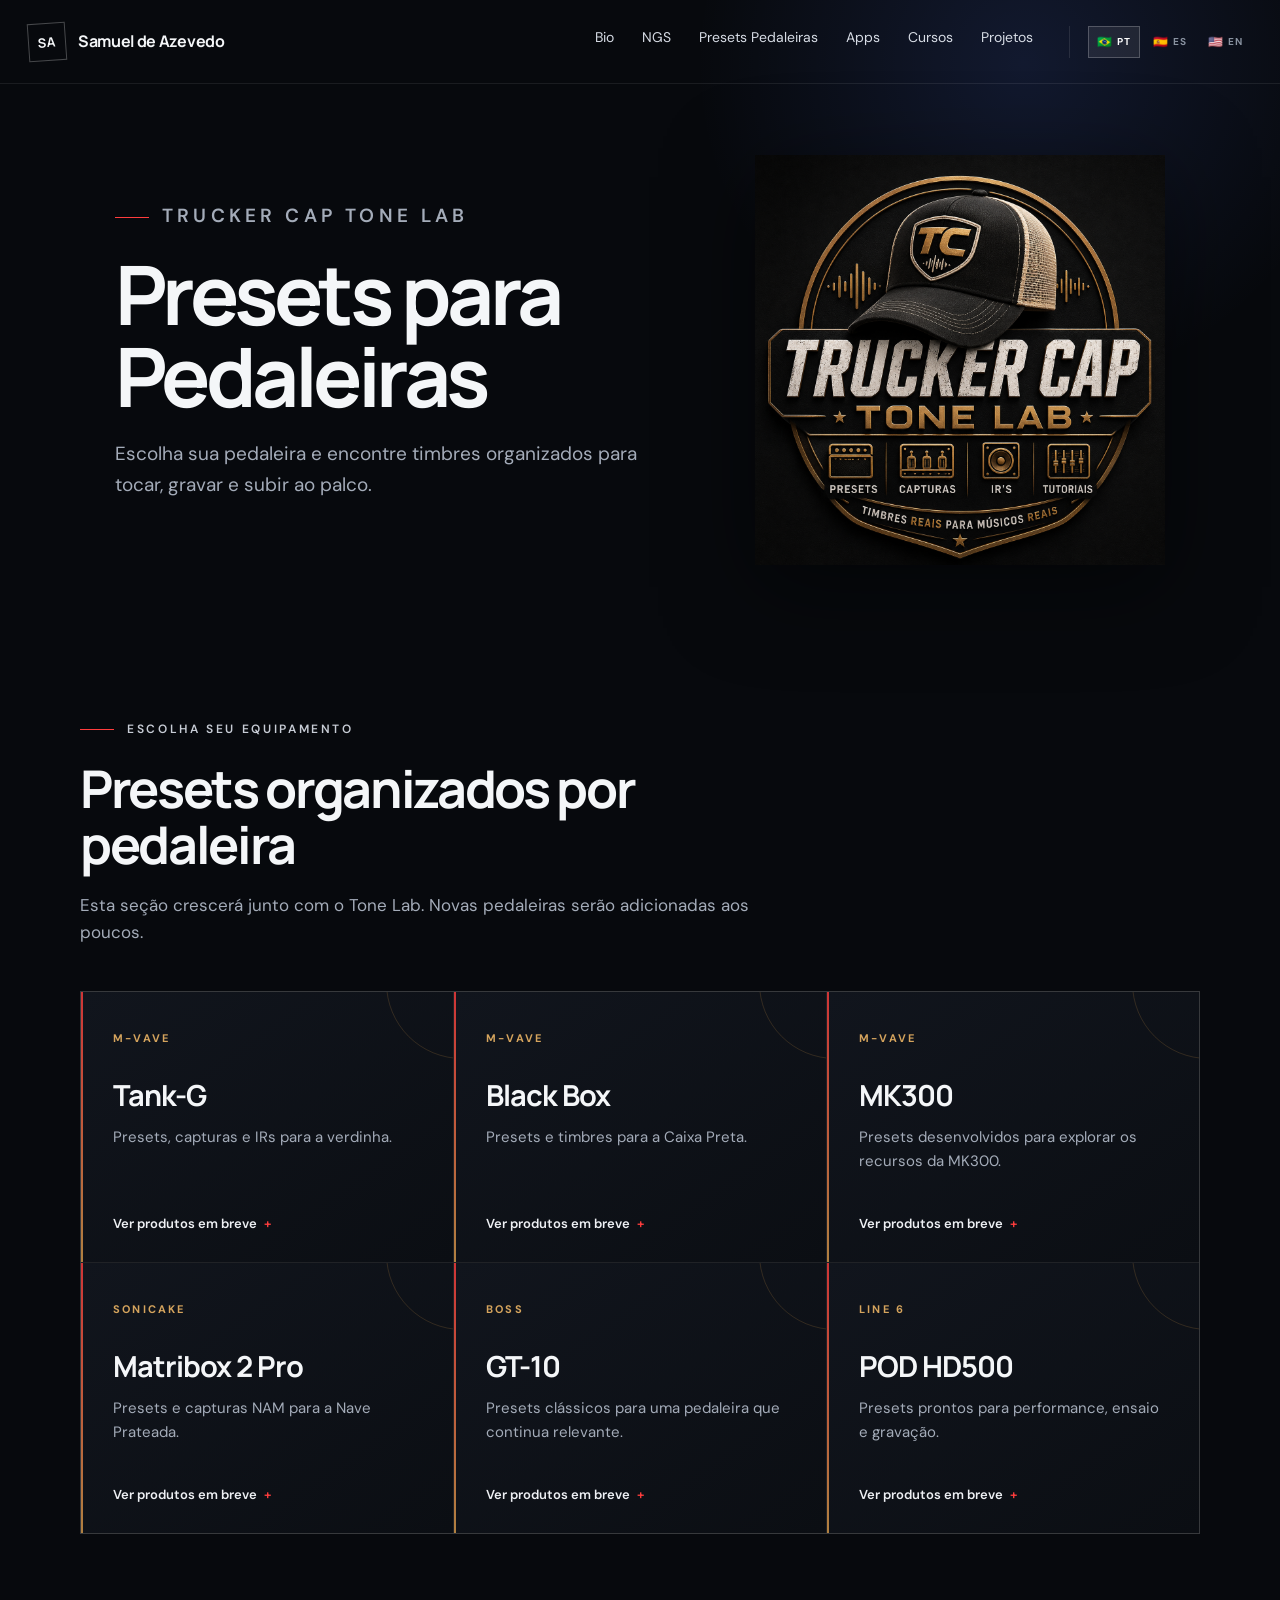
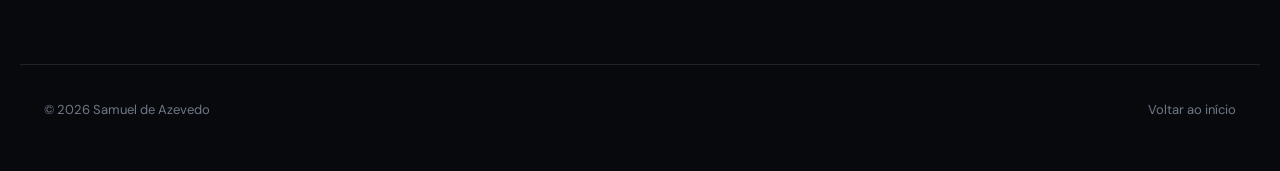
==== commit 439e8bb1: "Add files via upload" ====
--- a/presets-pedaleiras/index.html
+++ b/presets-pedaleiras/index.html
@@ -1,98 +1 @@
-<!doctype html>
-<html lang="pt-BR">
-<head>
-  <meta charset="UTF-8">
-  <meta name="viewport" content="width=device-width, initial-scale=1.0">
-  <meta name="description" content="Presets, capturas e IRs profissionais para pedaleiras. Timbres prontos para tocar, gravar e subir no palco.">
-  <title>Trucker Cap Tone Lab | Presets, Capturas & IRs</title>
-  <link rel="preconnect" href="https://fonts.googleapis.com">
-  <link rel="preconnect" href="https://fonts.gstatic.com" crossorigin>
-  <link href="https://fonts.googleapis.com/css2?family=Barlow+Condensed:wght@500;600;700;800;900&family=Inter:wght@400;500;600;700&display=swap" rel="stylesheet">
-  <link rel="stylesheet" href="assets/style.css">
-</head>
-<body>
-  <div class="noise"></div>
-  <div class="announcement">⚡ TIMBRES TESTADOS POR GUITARRISTA, PARA GUITARRISTAS</div>
-  <header class="header">
-    <a class="brand" href="#inicio" aria-label="Trucker Cap Tone Lab - início">
-      <img src="assets/trucker-cap-tone-lab-logo.png" alt="Trucker Cap Tone Lab">
-      <span><strong>TRUCKER CAP</strong><small>TONE LAB</small></span>
-    </a>
-    <button class="menu-toggle" aria-label="Abrir menu" aria-expanded="false">☰</button>
-    <nav class="nav">
-      <a href="/">← ECOSSISTEMA</a>
-      <a href="#catalogo">LOJA</a>
-      <a href="#beneficios">COMO FUNCIONA</a>
-      <a href="#suporte">SUPORTE</a>
-    </nav>
-  </header>
-
-  <main id="inicio">
-    <section class="hero">
-      <div class="hero-copy">
-        <span class="eyebrow">TRUCKER CAP TONE LAB // DESDE 2026</span>
-        <h1>SEU SOM.<br><em>SEM ENROLAÇÃO.</em></h1>
-        <p>Presets, capturas e IRs criados para entregar resposta, dinâmica e presença. Ligue, carregue e toque.</p>
-        <div class="hero-actions">
-          <a class="btn primary" href="#catalogo">EXPLORAR TIMBRES <span>↘</span></a>
-          <a class="btn ghost" href="#beneficios">CONHECER O LAB</a>
-        </div>
-        <div class="proof"><b>100%</b> DIGITAL <i></i><b>ACESSO</b> IMEDIATO <i></i><b>SUPORTE</b> DIRETO</div>
-      </div>
-      <div class="hero-visual">
-        <div class="orbit orbit-one"></div><div class="orbit orbit-two"></div>
-        <img src="assets/trucker-cap-tone-lab-logo.png" alt="Selo Trucker Cap Approved">
-        <div class="signal"><span></span><span></span><span></span><span></span><span></span><span></span><span></span></div>
-      </div>
-    </section>
-
-    <section class="ticker" aria-label="Produtos disponíveis">
-      <div>PRESETS <span>◆</span> CAPTURAS DE AMPS <span>◆</span> IMPULSE RESPONSES <span>◆</span> TUTORIAIS <span>◆</span> PRESETS <span>◆</span> CAPTURAS DE AMPS <span>◆</span> IMPULSE RESPONSES</div>
-    </section>
-
-    <section class="shop" id="catalogo">
-      <div class="section-head">
-        <div><span class="eyebrow">CATÁLOGO DO LAB</span><h2>ESCOLHA SUA PEDALEIRA</h2></div>
-        <p>Timbres organizados para palco, igreja, estúdio e prática.</p>
-      </div>
-      <div class="shop-tools">
-        <label class="search"><span>⌕</span><input id="searchInput" type="search" placeholder="Buscar pedaleira ou timbre..." aria-label="Buscar produtos"></label>
-        <div class="filters" role="group" aria-label="Filtrar por marca">
-          <button class="active" data-filter="all">TODAS</button>
-          <button data-filter="hotone">HOTONE</button>
-          <button data-filter="m-vave">M-VAVE</button>
-          <button data-filter="sonicake">SONICAKE</button>
-          <button data-filter="boss">BOSS</button>
-          <button data-filter="fractal">FRACTAL</button>
-          <button data-filter="headrush">HEADRUSH</button>
-          <button data-filter="line-6">LINE 6</button>
-          <button data-filter="kemper">KEMPER</button>
-          <button data-filter="mooer">MOOER</button>
-          <button data-filter="neural-dsp">NEURAL DSP</button>
-          <button data-filter="nux">NUX</button>
-          <button data-filter="valeton">VALETON</button>
-          <button data-filter="ziron">ZIRON</button>
-          <button data-filter="zoom">ZOOM</button>
-        </div>
-      </div>
-      <div class="products" id="productGrid"></div>
-      <div class="empty" id="emptyState" hidden>Nenhum timbre encontrado nessa busca.</div>
-    </section>
-
-    <section class="benefits" id="beneficios">
-      <article><span>01</span><h3>TIMBRE COM INTENÇÃO</h3><p>Ajustes pensados para responder à sua dinâmica, do toque leve ao solo.</p></article>
-      <article><span>02</span><h3>INSTALAÇÃO GUIADA</h3><p>Você recebe os arquivos e um passo a passo direto para começar sem dúvidas.</p></article>
-      <article><span>03</span><h3>PRONTO PARA O MUNDO REAL</h3><p>Presets construídos para funcionar no ensaio, no palco e na gravação.</p></article>
-    </section>
-
-    <section class="cta" id="suporte">
-      <div><span class="eyebrow">NÃO SABE QUAL PACK ESCOLHER?</span><h2>FALE DIRETO<br>COM O TONE LAB.</h2></div>
-      <a class="btn primary" href="https://wa.me/55" target="_blank" rel="noopener">CHAMAR NO WHATSAPP <span>↗</span></a>
-    </section>
-  </main>
-
-  <footer><div class="footer-brand"><img src="assets/trucker-cap-tone-lab-logo.png" alt=""><span>TRUCKER CAP<br><b>TONE LAB</b></span></div><p>© 2026 Trucker Cap Tone Lab. Todos os direitos reservados.</p><a href="#inicio">VOLTAR AO TOPO ↑</a></footer>
-
-  <script src="assets/app.js"></script>
-</body>
-</html>
+<!doctype html><html lang="pt-BR"><head><meta charset="utf-8"><meta name="viewport" content="width=device-width,initial-scale=1"><title>Presets para Pedaleiras — Samuel de Azevedo</title><link rel="stylesheet" href="/assets/site.css"></head><body><header class="topbar"><a class="brand" href="/"><span class="brand-mark">SA</span><span>Samuel de Azevedo</span></a><button class="menu-button" type="button" aria-expanded="false" aria-controls="main-menu">Menu</button><nav id="main-menu" class="main-menu"><a href="/bio">Bio</a><a href="/ngs">NGS</a><a href="/presets-pedaleiras">Presets Pedaleiras</a><a href="/apps">Apps</a><a href="/cursos">Cursos</a><a href="/projetos">Projetos</a><div class="language-tabs" role="group" aria-label="Selecionar idioma"><button type="button" data-lang="pt-BR" title="Português Brasil">🇧🇷<span>PT</span></button><button type="button" data-lang="es" title="Español">🇪🇸<span>ES</span></button><button type="button" data-lang="en" title="English">🇺🇸<span>EN</span></button></div></nav></header><main><section class="inner-hero presets-hero"><div><p class="eyebrow">Trucker Cap Tone Lab</p><h1>Presets para Pedaleiras</h1><p>Escolha sua pedaleira e encontre timbres organizados para tocar, gravar e subir ao palco.</p></div><img class="tone-lab-logo" src="/assets/trucker-cap-tone-lab-logo.png" alt="Trucker Cap Tone Lab — presets, capturas, IRs e tutoriais"></section><section class="pedalboards-section" aria-labelledby="pedalboards-title"><div class="pedalboards-heading"><p class="section-kicker">Escolha seu equipamento</p><h2 id="pedalboards-title">Presets organizados por pedaleira</h2><p>Esta seção crescerá junto com o Tone Lab. Novas pedaleiras serão adicionadas aos poucos.</p></div><div class="pedalboards-grid"><article class="pedalboard-card"><span class="pedalboard-brand">M-VAVE</span><h3>Tank-G</h3><p>Presets, capturas e IRs para a verdinha.</p><span class="pedalboard-status">Ver produtos em breve</span></article><article class="pedalboard-card"><span class="pedalboard-brand">M-VAVE</span><h3>Black Box</h3><p>Presets e timbres para a Caixa Preta.</p><span class="pedalboard-status">Ver produtos em breve</span></article><article class="pedalboard-card"><span class="pedalboard-brand">M-VAVE</span><h3>MK300</h3><p>Presets desenvolvidos para explorar os recursos da MK300.</p><span class="pedalboard-status">Ver produtos em breve</span></article><article class="pedalboard-card"><span class="pedalboard-brand">SONICAKE</span><h3>Matribox 2 Pro</h3><p>Presets e capturas NAM para a Nave Prateada.</p><span class="pedalboard-status">Ver produtos em breve</span></article><article class="pedalboard-card"><span class="pedalboard-brand">BOSS</span><h3>GT-10</h3><p>Presets clássicos para uma pedaleira que continua relevante.</p><span class="pedalboard-status">Ver produtos em breve</span></article><article class="pedalboard-card"><span class="pedalboard-brand">LINE 6</span><h3>POD HD500</h3><p>Presets prontos para performance, ensaio e gravação.</p><span class="pedalboard-status">Ver produtos em breve</span></article></div></section></main><footer><span>© 2026 Samuel de Azevedo</span><a href="/">Voltar ao início</a></footer><script src="/assets/site.js"></script></body></html>
--- a/assets/site.css
+++ b/assets/site.css
@@ -0,0 +1,11 @@
+@import url('https://fonts.googleapis.com/css2?family=DM+Sans:wght@400;500;600&family=Manrope:wght@400;500;600;700;800&display=swap');
+:root{--bg:#07090d;--surface:#0d1118;--surface2:#111722;--text:#f4f6f8;--muted:#a4acb9;--line:rgba(255,255,255,.1);--red:#ff3d3d;--blue:#557cff;--max:1240px}
+*{box-sizing:border-box}html{scroll-behavior:smooth}body{margin:0;background:var(--bg);color:var(--text);font-family:'DM Sans',sans-serif;line-height:1.6}a{color:inherit;text-decoration:none}.topbar{height:84px;display:flex;align-items:center;justify-content:space-between;padding:0 max(28px,calc((100vw - var(--max))/2));position:absolute;inset:0 0 auto;z-index:10;border-bottom:1px solid rgba(255,255,255,.08)}.brand{display:flex;align-items:center;gap:12px;font-family:Manrope,sans-serif;font-weight:700;letter-spacing:-.02em}.brand-mark{display:grid;place-items:center;width:38px;height:38px;border:1px solid rgba(255,255,255,.26);font-size:13px;letter-spacing:.06em;transform:rotate(-4deg)}.main-menu{display:flex;gap:28px;font-size:14px;color:#d7dce5}.main-menu a{transition:.2s}.main-menu a:hover{color:#fff}.menu-button{display:none;background:none;color:#fff;border:1px solid var(--line);padding:9px 12px}.hero{min-height:790px;position:relative;overflow:hidden;display:grid;grid-template-columns:minmax(0,1fr) minmax(420px,.95fr);align-items:center;padding:130px max(28px,calc((100vw - var(--max))/2)) 70px;background:radial-gradient(circle at 72% 38%,rgba(79,68,177,.2),transparent 26%),linear-gradient(115deg,#07090d 20%,#0c1018 60%,#090a0e)}.hero:after{content:"";position:absolute;inset:auto 0 0;height:170px;background:linear-gradient(transparent,var(--bg));pointer-events:none}.hero-glow{position:absolute;width:520px;height:520px;right:7%;top:18%;background:radial-gradient(circle,rgba(255,51,51,.2),rgba(87,72,202,.08) 35%,transparent 68%);filter:blur(28px)}.hero-copy{position:relative;z-index:2;max-width:680px;padding-bottom:25px}.eyebrow,.section-kicker{margin:0 0 22px;color:#c7ccd5;text-transform:uppercase;letter-spacing:.22em;font-size:12px;font-weight:600}.eyebrow:before,.section-kicker:before{content:"";display:inline-block;width:34px;height:1px;background:var(--red);vertical-align:middle;margin-right:13px}.hero h1{font-family:Manrope,sans-serif;font-size:clamp(48px,5.3vw,78px);line-height:1.03;letter-spacing:-.055em;margin:0;max-width:760px}.hero h1 em{font-style:normal;color:transparent;-webkit-text-stroke:1px rgba(255,255,255,.72)}.hero-text{max-width:590px;color:#b8c0cd;font-size:18px;margin:28px 0 36px}.hero-actions{display:flex;gap:12px;flex-wrap:wrap}.button{display:inline-flex;align-items:center;justify-content:center;min-height:52px;padding:0 23px;font-size:14px;font-weight:600;border:1px solid var(--line);transition:.22s}.button.primary{background:var(--text);color:#080a0e}.button.primary:hover{background:var(--red);color:#fff;border-color:var(--red)}.button.ghost:hover{background:rgba(255,255,255,.07)}.hero-portrait{position:absolute;z-index:1;right:0;bottom:0;width:58%;height:88%;background-image:linear-gradient(90deg,#080a0e 0%,transparent 34%),linear-gradient(0deg,#07090d 0%,transparent 26%),url('/assets/samuel-hero.png');background-size:cover;background-position:center top;filter:saturate(.88) contrast(1.05)}.vertical-note{position:absolute;right:22px;top:180px;writing-mode:vertical-rl;font-size:10px;letter-spacing:.3em;color:rgba(255,255,255,.42);z-index:3}.intro{max-width:850px;margin:0 auto;padding:130px 28px 80px;text-align:center}.intro h2{font-family:Manrope,sans-serif;font-size:clamp(36px,5vw,60px);letter-spacing:-.045em;line-height:1.08;margin:0 0 25px}.intro>p:last-child{color:var(--muted);max-width:690px;margin:auto;font-size:17px}.path-grid{width:min(var(--max),calc(100% - 48px));margin:0 auto 120px;display:grid;grid-template-columns:repeat(2,1fr);gap:1px;background:var(--line);border:1px solid var(--line)}.path-card{position:relative;min-height:340px;padding:39px;background:var(--surface);transition:.3s;overflow:hidden}.path-card:after{content:"";position:absolute;width:220px;height:220px;border-radius:50%;right:-120px;bottom:-140px;background:var(--blue);filter:blur(80px);opacity:0;transition:.3s}.path-card:hover{background:var(--surface2);transform:translateY(-3px);z-index:2}.path-card:hover:after{opacity:.16}.path-card.featured{background:linear-gradient(145deg,#17151c,#0d1118)}.path-card.featured:before{content:"";position:absolute;inset:0;border-top:2px solid var(--red)}.path-card.wide{grid-column:1/-1;min-height:290px}.card-number{float:right;color:#59606b;font-family:Manrope;font-size:13px}.card-tag{display:block;color:#8f98a6;text-transform:uppercase;letter-spacing:.16em;font-size:11px;margin-bottom:62px}.path-card h3{font-family:Manrope;font-size:29px;letter-spacing:-.035em;margin:0 0 13px}.path-card p{color:var(--muted);max-width:520px;margin:0 0 35px}.card-link{position:absolute;bottom:36px;color:#e8ebef;font-size:14px}.card-link b{color:var(--red);margin-left:5px}.manifesto{margin:0 auto 120px;width:min(970px,calc(100% - 48px));text-align:center;padding:75px 48px;border-top:1px solid var(--line);border-bottom:1px solid var(--line);background:radial-gradient(circle at 50% 100%,rgba(85,124,255,.09),transparent 52%)}.manifesto>p{font-size:12px;text-transform:uppercase;letter-spacing:.2em;color:#8e97a5}.manifesto blockquote{font-family:Manrope;font-size:clamp(28px,3.5vw,46px);letter-spacing:-.035em;line-height:1.3;margin:30px auto;max-width:860px}.manifesto span{color:var(--muted);font-size:14px}footer{max-width:var(--max);margin:auto;border-top:1px solid var(--line);padding:35px 24px 50px;display:flex;justify-content:space-between;color:#707986;font-size:13px}
+.inner-hero{padding:155px max(28px,calc((100vw - 1050px)/2)) 80px;min-height:430px;background:radial-gradient(circle at 80% 10%,rgba(85,124,255,.14),transparent 28%)}.inner-hero h1{font-family:Manrope;font-size:clamp(48px,7vw,82px);line-height:1;letter-spacing:-.055em;margin:12px 0 22px}.inner-hero p{max-width:690px;color:var(--muted);font-size:19px}.inner-content{width:min(1050px,calc(100% - 48px));margin:0 auto;padding:75px 0 130px;display:grid;grid-template-columns:.8fr 1.2fr;gap:80px}.inner-content h2{font-family:Manrope;font-size:32px;line-height:1.2;margin-top:0}.inner-content p{color:var(--muted);font-size:17px}.soon{padding:28px;border-left:2px solid var(--red);background:var(--surface)}
+@media(max-width:800px){.topbar{height:70px;padding:0 20px;position:absolute}.brand{font-size:14px}.menu-button{display:block}.main-menu{display:none;position:absolute;top:70px;left:0;right:0;background:#0a0d12;padding:22px;flex-direction:column;gap:14px;border-bottom:1px solid var(--line)}.main-menu.open{display:flex}.hero{min-height:850px;display:block;padding:125px 22px 40px}.hero-copy{max-width:100%}.hero h1{font-size:46px}.hero-text{font-size:16px}.hero-portrait{width:100%;height:54%;opacity:.72;background-position:58% top}.vertical-note{display:none}.intro{padding-top:90px}.path-grid{grid-template-columns:1fr;width:calc(100% - 28px);margin-bottom:90px}.path-card.wide{grid-column:auto}.path-card{min-height:315px;padding:30px}.manifesto{padding:55px 24px;margin-bottom:80px}footer{flex-direction:column;gap:8px}.inner-hero{padding:125px 22px 60px}.inner-content{grid-template-columns:1fr;gap:25px;width:calc(100% - 40px);padding-top:55px}}
+@media(prefers-reduced-motion:reduce){html{scroll-behavior:auto}*{transition:none!important}}
+.language-tabs{display:flex;align-items:center;gap:4px;margin-left:8px;padding-left:18px;border-left:1px solid var(--line)}.language-tabs button{display:flex;align-items:center;gap:5px;min-height:32px;padding:4px 8px;border:1px solid transparent;background:transparent;color:#8992a0;font-family:inherit;font-size:12px;cursor:pointer;transition:.2s}.language-tabs button:hover{color:#fff;background:rgba(255,255,255,.06)}.language-tabs button.active{color:#fff;border-color:rgba(255,255,255,.22);background:rgba(255,255,255,.08)}.language-tabs button span{font-size:10px;font-weight:700;letter-spacing:.08em}
+@media(max-width:800px){.language-tabs{order:2;margin:10px 0 0;padding:14px 0 0;border-left:0;border-top:1px solid var(--line)}.language-tabs button{font-size:15px}.language-tabs button span{font-size:11px}}
+.presets-hero{display:grid;grid-template-columns:minmax(0,1.15fr) minmax(280px,.85fr);align-items:center;gap:64px;padding-bottom:70px}.tone-lab-logo{display:block;width:min(100%,410px);justify-self:end;aspect-ratio:1;object-fit:contain;filter:drop-shadow(0 22px 44px rgba(0,0,0,.5))}.pedalboards-section{width:min(1120px,calc(100% - 48px));margin:0 auto;padding:85px 0 130px}.pedalboards-heading{max-width:720px;margin-bottom:45px}.pedalboards-heading h2{font-family:Manrope,sans-serif;font-size:clamp(34px,4.3vw,52px);line-height:1.08;letter-spacing:-.045em;margin:0 0 18px}.pedalboards-heading>p:last-child{color:var(--muted);font-size:17px}.pedalboards-grid{display:grid;grid-template-columns:repeat(3,minmax(0,1fr));gap:1px;background:var(--line);border:1px solid var(--line)}.pedalboard-card{position:relative;min-height:270px;padding:32px;background:linear-gradient(145deg,#11151d,#0b0e13);overflow:hidden}.pedalboard-card:before{content:"";position:absolute;inset:0 auto 0 0;width:2px;background:linear-gradient(var(--red),#d99c4b);opacity:.8}.pedalboard-card:after{content:"";position:absolute;width:150px;height:150px;right:-85px;top:-85px;border:1px solid rgba(217,156,75,.18);border-radius:50%}.pedalboard-brand{color:#d5a45d;font-size:11px;font-weight:700;letter-spacing:.2em}.pedalboard-card h3{font-family:Manrope,sans-serif;font-size:29px;line-height:1.15;letter-spacing:-.035em;margin:30px 0 12px}.pedalboard-card p{color:var(--muted);font-size:15px;margin:0 0 40px}.pedalboard-status{position:absolute;left:32px;bottom:27px;color:#eef0f4;font-size:13px;font-weight:600}.pedalboard-status:after{content:" +";color:var(--red);margin-left:4px}
+@media(max-width:800px){.presets-hero{grid-template-columns:1fr;gap:35px}.tone-lab-logo{width:min(82vw,360px);justify-self:center}.pedalboards-section{width:calc(100% - 28px);padding:65px 0 90px}.pedalboards-grid{grid-template-columns:1fr}.pedalboard-card{min-height:240px;padding:28px}.pedalboard-status{left:28px}}
+@media(min-width:801px) and (max-width:1050px){.pedalboards-grid{grid-template-columns:repeat(2,minmax(0,1fr))}.presets-hero{gap:35px}}
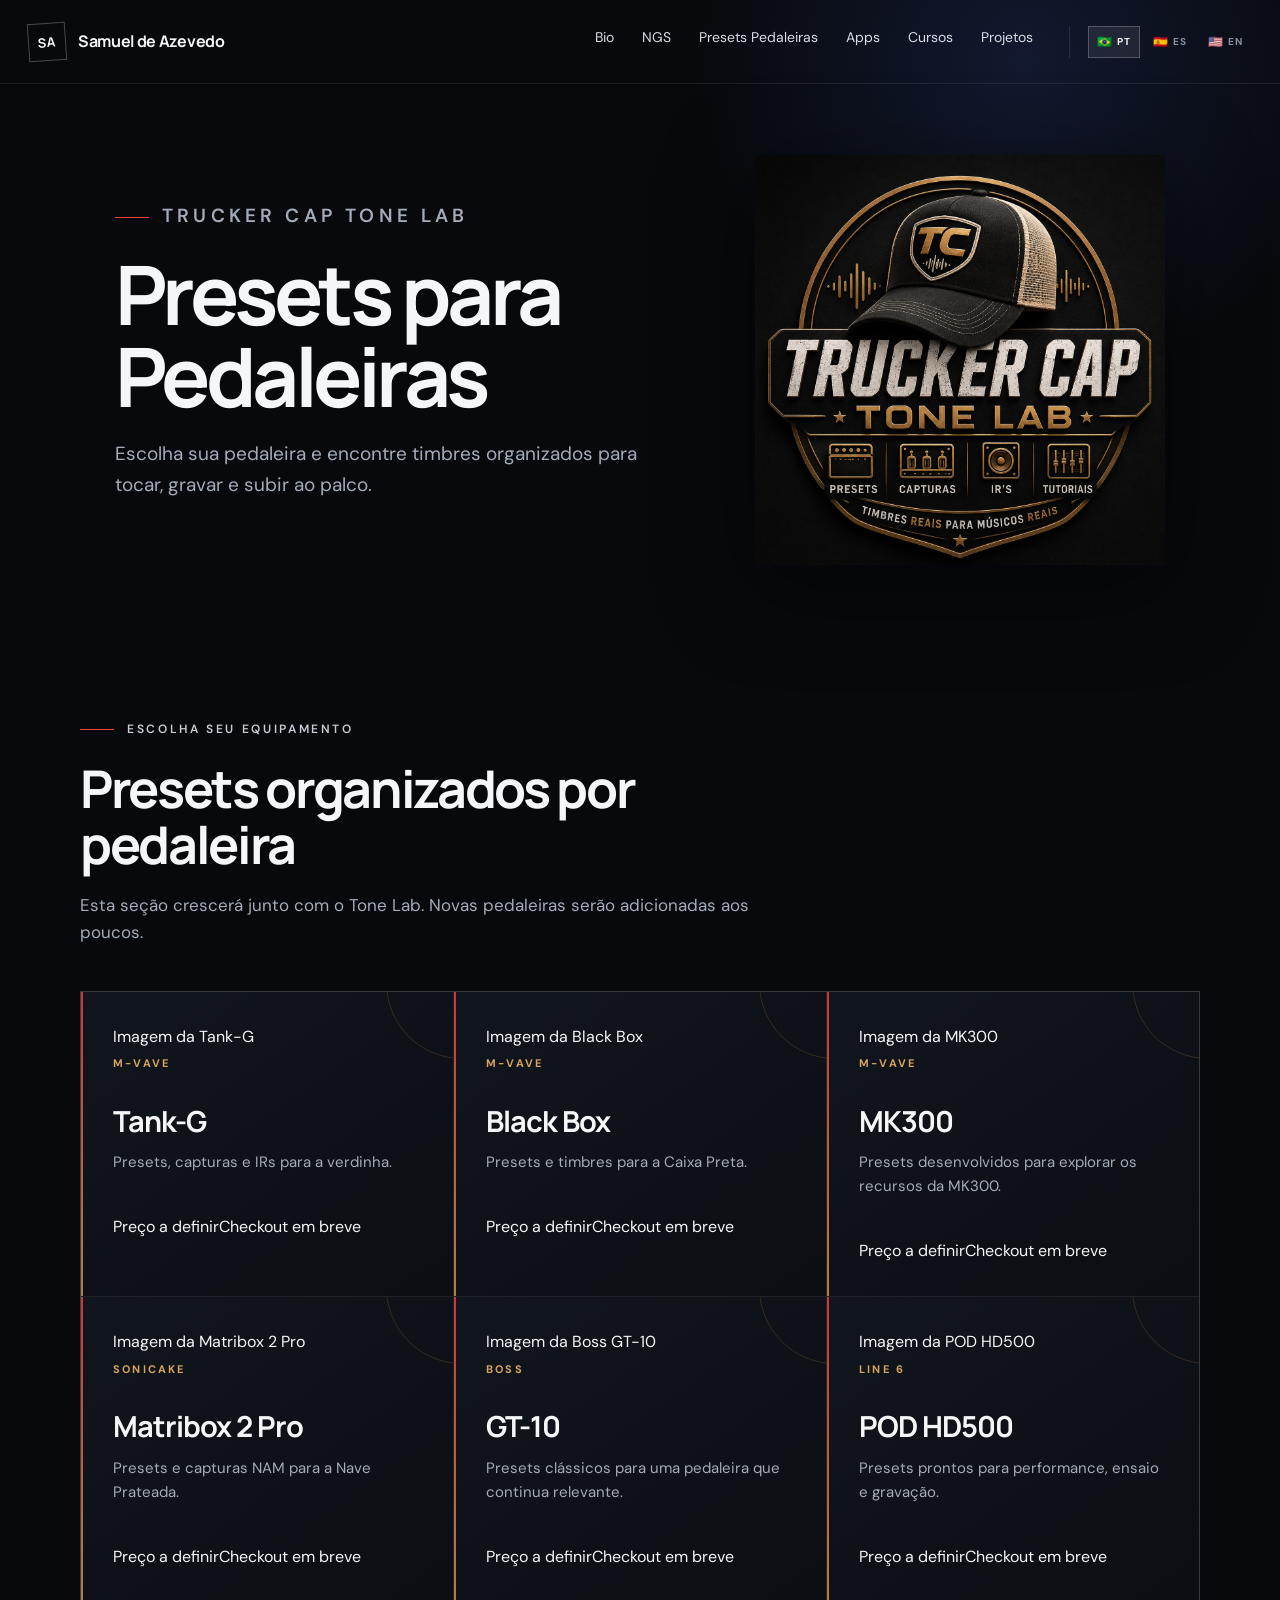
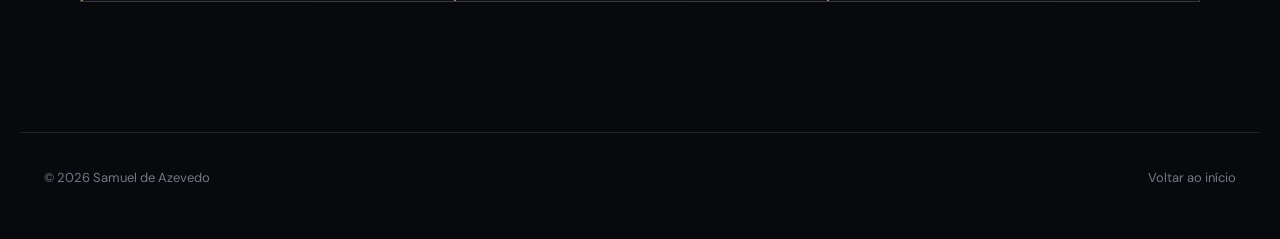
==== commit 7f0e5187: "Add files via upload" ====
--- a/presets-pedaleiras/index.html
+++ b/presets-pedaleiras/index.html
@@ -1 +1,38 @@
-<!doctype html><html lang="pt-BR"><head><meta charset="utf-8"><meta name="viewport" content="width=device-width,initial-scale=1"><title>Presets para Pedaleiras — Samuel de Azevedo</title><link rel="stylesheet" href="/assets/site.css"></head><body><header class="topbar"><a class="brand" href="/"><span class="brand-mark">SA</span><span>Samuel de Azevedo</span></a><button class="menu-button" type="button" aria-expanded="false" aria-controls="main-menu">Menu</button><nav id="main-menu" class="main-menu"><a href="/bio">Bio</a><a href="/ngs">NGS</a><a href="/presets-pedaleiras">Presets Pedaleiras</a><a href="/apps">Apps</a><a href="/cursos">Cursos</a><a href="/projetos">Projetos</a><div class="language-tabs" role="group" aria-label="Selecionar idioma"><button type="button" data-lang="pt-BR" title="Português Brasil">🇧🇷<span>PT</span></button><button type="button" data-lang="es" title="Español">🇪🇸<span>ES</span></button><button type="button" data-lang="en" title="English">🇺🇸<span>EN</span></button></div></nav></header><main><section class="inner-hero presets-hero"><div><p class="eyebrow">Trucker Cap Tone Lab</p><h1>Presets para Pedaleiras</h1><p>Escolha sua pedaleira e encontre timbres organizados para tocar, gravar e subir ao palco.</p></div><img class="tone-lab-logo" src="/assets/trucker-cap-tone-lab-logo.png" alt="Trucker Cap Tone Lab — presets, capturas, IRs e tutoriais"></section><section class="pedalboards-section" aria-labelledby="pedalboards-title"><div class="pedalboards-heading"><p class="section-kicker">Escolha seu equipamento</p><h2 id="pedalboards-title">Presets organizados por pedaleira</h2><p>Esta seção crescerá junto com o Tone Lab. Novas pedaleiras serão adicionadas aos poucos.</p></div><div class="pedalboards-grid"><article class="pedalboard-card"><span class="pedalboard-brand">M-VAVE</span><h3>Tank-G</h3><p>Presets, capturas e IRs para a verdinha.</p><span class="pedalboard-status">Ver produtos em breve</span></article><article class="pedalboard-card"><span class="pedalboard-brand">M-VAVE</span><h3>Black Box</h3><p>Presets e timbres para a Caixa Preta.</p><span class="pedalboard-status">Ver produtos em breve</span></article><article class="pedalboard-card"><span class="pedalboard-brand">M-VAVE</span><h3>MK300</h3><p>Presets desenvolvidos para explorar os recursos da MK300.</p><span class="pedalboard-status">Ver produtos em breve</span></article><article class="pedalboard-card"><span class="pedalboard-brand">SONICAKE</span><h3>Matribox 2 Pro</h3><p>Presets e capturas NAM para a Nave Prateada.</p><span class="pedalboard-status">Ver produtos em breve</span></article><article class="pedalboard-card"><span class="pedalboard-brand">BOSS</span><h3>GT-10</h3><p>Presets clássicos para uma pedaleira que continua relevante.</p><span class="pedalboard-status">Ver produtos em breve</span></article><article class="pedalboard-card"><span class="pedalboard-brand">LINE 6</span><h3>POD HD500</h3><p>Presets prontos para performance, ensaio e gravação.</p><span class="pedalboard-status">Ver produtos em breve</span></article></div></section></main><footer><span>© 2026 Samuel de Azevedo</span><a href="/">Voltar ao início</a></footer><script src="/assets/site.js"></script></body></html>
+<!doctype html>
+<html lang="pt-BR">
+<head>
+  <meta charset="utf-8">
+  <meta name="viewport" content="width=device-width,initial-scale=1">
+  <title>Presets para Pedaleiras — Samuel de Azevedo</title>
+  <link rel="stylesheet" href="/assets/site.css">
+</head>
+<body>
+  <header class="topbar">
+    <a class="brand" href="/"><span class="brand-mark">SA</span><span>Samuel de Azevedo</span></a>
+    <button class="menu-button" type="button" aria-expanded="false" aria-controls="main-menu">Menu</button>
+    <nav id="main-menu" class="main-menu">
+      <a href="/bio">Bio</a><a href="/ngs">NGS</a><a href="/presets-pedaleiras">Presets Pedaleiras</a><a href="/apps">Apps</a><a href="/cursos">Cursos</a><a href="/projetos">Projetos</a>
+      <div class="language-tabs" role="group" aria-label="Selecionar idioma"><button type="button" data-lang="pt-BR" title="Português Brasil">🇧🇷<span>PT</span></button><button type="button" data-lang="es" title="Español">🇪🇸<span>ES</span></button><button type="button" data-lang="en" title="English">🇺🇸<span>EN</span></button></div>
+    </nav>
+  </header>
+  <main>
+    <section class="inner-hero presets-hero">
+      <div><p class="eyebrow">Trucker Cap Tone Lab</p><h1>Presets para Pedaleiras</h1><p>Escolha sua pedaleira e encontre timbres organizados para tocar, gravar e subir ao palco.</p></div>
+      <img class="tone-lab-logo" src="/assets/trucker-cap-tone-lab-logo.png" alt="Trucker Cap Tone Lab — presets, capturas, IRs e tutoriais">
+    </section>
+    <section class="pedalboards-section" aria-labelledby="pedalboards-title">
+      <div class="pedalboards-heading"><p class="section-kicker">Escolha seu equipamento</p><h2 id="pedalboards-title">Presets organizados por pedaleira</h2><p>Esta seção crescerá junto com o Tone Lab. Novas pedaleiras serão adicionadas aos poucos.</p></div>
+      <div class="pedalboards-grid">
+        <article class="pedalboard-card"><div class="pedalboard-image" data-image-slot="tank-g"><span>Imagem da Tank-G</span></div><div class="pedalboard-body"><span class="pedalboard-brand">M-VAVE</span><h3>Tank-G</h3><p>Presets, capturas e IRs para a verdinha.</p><div class="pedalboard-buy"><span class="pedalboard-price">Preço a definir</span><a class="checkout-button" data-checkout-url="" aria-disabled="true">Checkout em breve</a></div></div></article>
+        <article class="pedalboard-card"><div class="pedalboard-image" data-image-slot="black-box"><span>Imagem da Black Box</span></div><div class="pedalboard-body"><span class="pedalboard-brand">M-VAVE</span><h3>Black Box</h3><p>Presets e timbres para a Caixa Preta.</p><div class="pedalboard-buy"><span class="pedalboard-price">Preço a definir</span><a class="checkout-button" data-checkout-url="" aria-disabled="true">Checkout em breve</a></div></div></article>
+        <article class="pedalboard-card"><div class="pedalboard-image" data-image-slot="mk300"><span>Imagem da MK300</span></div><div class="pedalboard-body"><span class="pedalboard-brand">M-VAVE</span><h3>MK300</h3><p>Presets desenvolvidos para explorar os recursos da MK300.</p><div class="pedalboard-buy"><span class="pedalboard-price">Preço a definir</span><a class="checkout-button" data-checkout-url="" aria-disabled="true">Checkout em breve</a></div></div></article>
+        <article class="pedalboard-card"><div class="pedalboard-image" data-image-slot="matribox-2-pro"><span>Imagem da Matribox 2 Pro</span></div><div class="pedalboard-body"><span class="pedalboard-brand">SONICAKE</span><h3>Matribox 2 Pro</h3><p>Presets e capturas NAM para a Nave Prateada.</p><div class="pedalboard-buy"><span class="pedalboard-price">Preço a definir</span><a class="checkout-button" data-checkout-url="" aria-disabled="true">Checkout em breve</a></div></div></article>
+        <article class="pedalboard-card"><div class="pedalboard-image" data-image-slot="boss-gt-10"><span>Imagem da Boss GT-10</span></div><div class="pedalboard-body"><span class="pedalboard-brand">BOSS</span><h3>GT-10</h3><p>Presets clássicos para uma pedaleira que continua relevante.</p><div class="pedalboard-buy"><span class="pedalboard-price">Preço a definir</span><a class="checkout-button" data-checkout-url="" aria-disabled="true">Checkout em breve</a></div></div></article>
+        <article class="pedalboard-card"><div class="pedalboard-image" data-image-slot="pod-hd500"><span>Imagem da POD HD500</span></div><div class="pedalboard-body"><span class="pedalboard-brand">LINE 6</span><h3>POD HD500</h3><p>Presets prontos para performance, ensaio e gravação.</p><div class="pedalboard-buy"><span class="pedalboard-price">Preço a definir</span><a class="checkout-button" data-checkout-url="" aria-disabled="true">Checkout em breve</a></div></div></article>
+      </div>
+    </section>
+  </main>
+  <footer><span>© 2026 Samuel de Azevedo</span><a href="/">Voltar ao início</a></footer>
+  <script src="/assets/site.js"></script>
+</body>
+</html>
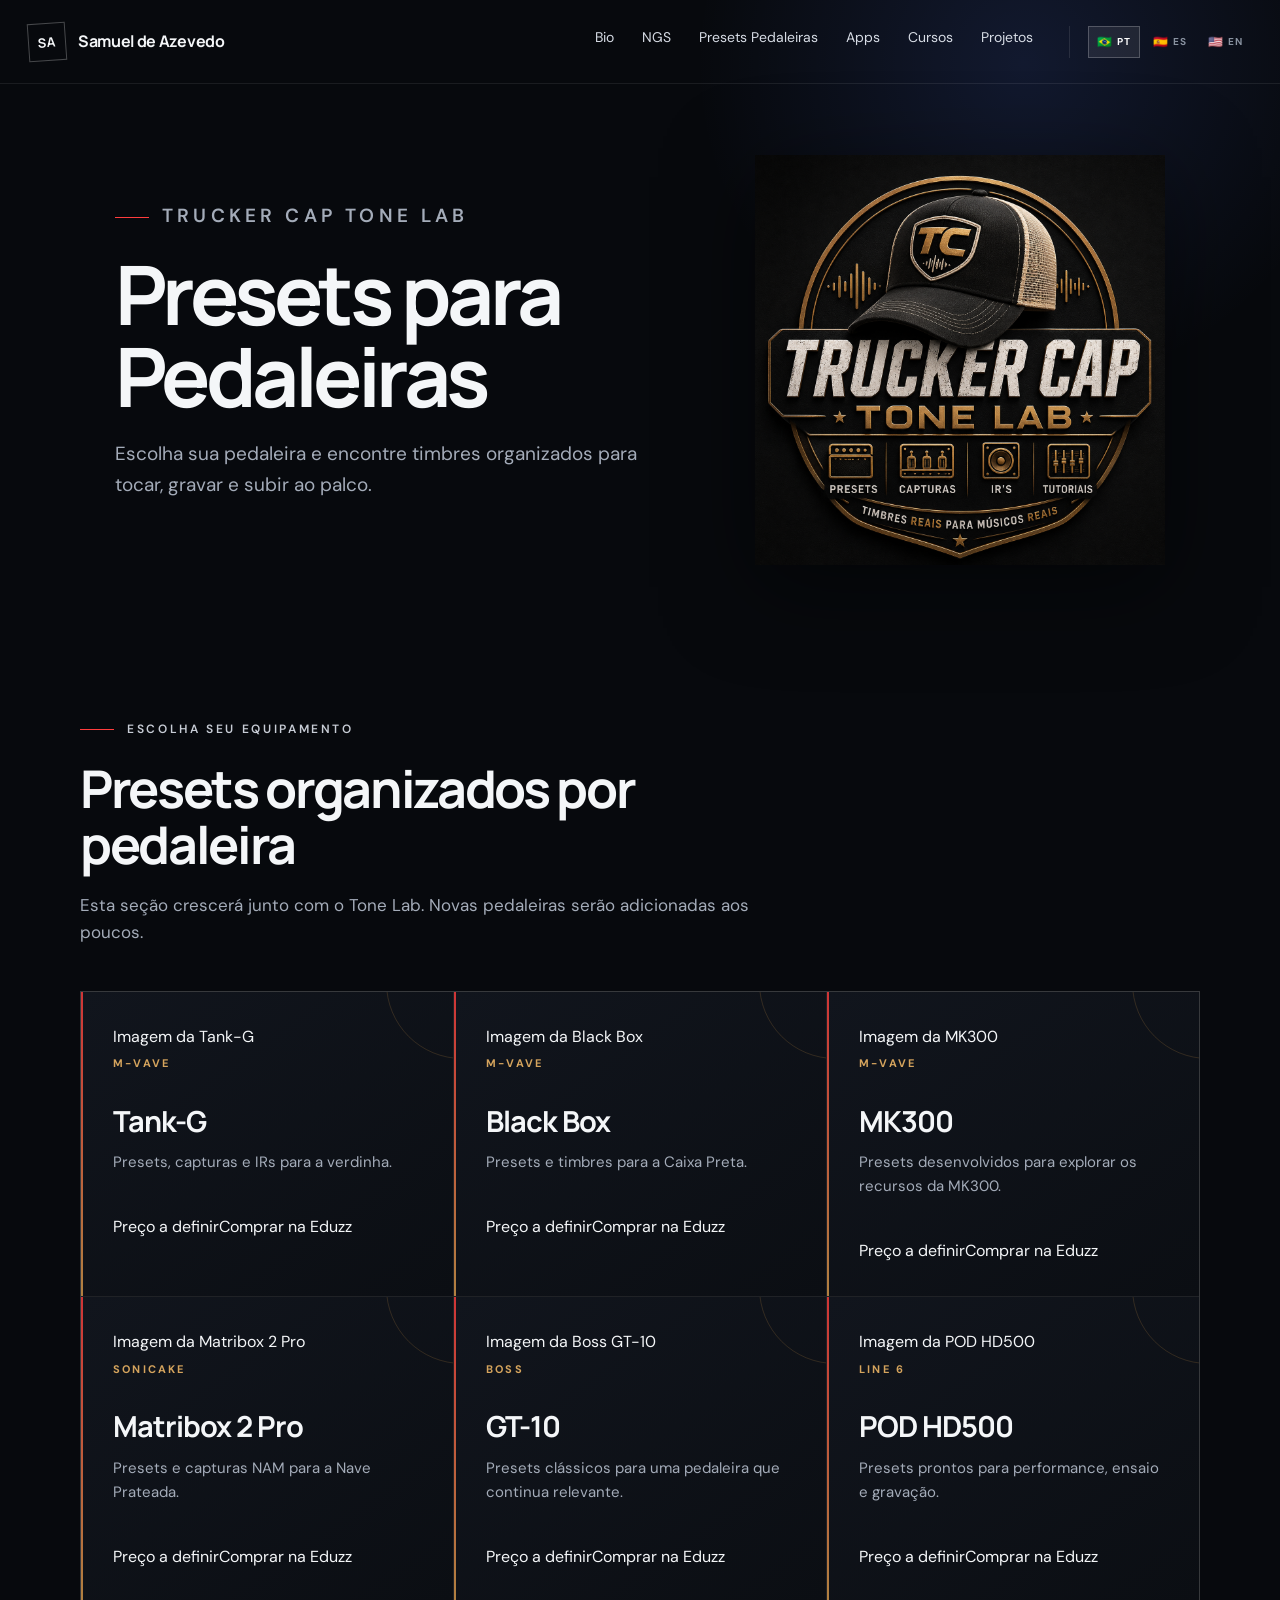
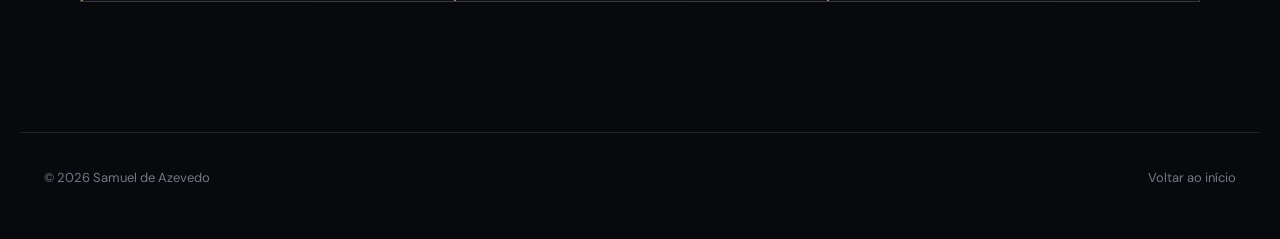
==== commit d930161a: "Add files via upload" ====
--- a/presets-pedaleiras/index.html
+++ b/presets-pedaleiras/index.html
@@ -23,12 +23,12 @@
     <section class="pedalboards-section" aria-labelledby="pedalboards-title">
       <div class="pedalboards-heading"><p class="section-kicker">Escolha seu equipamento</p><h2 id="pedalboards-title">Presets organizados por pedaleira</h2><p>Esta seção crescerá junto com o Tone Lab. Novas pedaleiras serão adicionadas aos poucos.</p></div>
       <div class="pedalboards-grid">
-        <article class="pedalboard-card"><div class="pedalboard-image" data-image-slot="tank-g"><span>Imagem da Tank-G</span></div><div class="pedalboard-body"><span class="pedalboard-brand">M-VAVE</span><h3>Tank-G</h3><p>Presets, capturas e IRs para a verdinha.</p><div class="pedalboard-buy"><span class="pedalboard-price">Preço a definir</span><a class="checkout-button" data-checkout-url="" aria-disabled="true">Checkout em breve</a></div></div></article>
-        <article class="pedalboard-card"><div class="pedalboard-image" data-image-slot="black-box"><span>Imagem da Black Box</span></div><div class="pedalboard-body"><span class="pedalboard-brand">M-VAVE</span><h3>Black Box</h3><p>Presets e timbres para a Caixa Preta.</p><div class="pedalboard-buy"><span class="pedalboard-price">Preço a definir</span><a class="checkout-button" data-checkout-url="" aria-disabled="true">Checkout em breve</a></div></div></article>
-        <article class="pedalboard-card"><div class="pedalboard-image" data-image-slot="mk300"><span>Imagem da MK300</span></div><div class="pedalboard-body"><span class="pedalboard-brand">M-VAVE</span><h3>MK300</h3><p>Presets desenvolvidos para explorar os recursos da MK300.</p><div class="pedalboard-buy"><span class="pedalboard-price">Preço a definir</span><a class="checkout-button" data-checkout-url="" aria-disabled="true">Checkout em breve</a></div></div></article>
-        <article class="pedalboard-card"><div class="pedalboard-image" data-image-slot="matribox-2-pro"><span>Imagem da Matribox 2 Pro</span></div><div class="pedalboard-body"><span class="pedalboard-brand">SONICAKE</span><h3>Matribox 2 Pro</h3><p>Presets e capturas NAM para a Nave Prateada.</p><div class="pedalboard-buy"><span class="pedalboard-price">Preço a definir</span><a class="checkout-button" data-checkout-url="" aria-disabled="true">Checkout em breve</a></div></div></article>
-        <article class="pedalboard-card"><div class="pedalboard-image" data-image-slot="boss-gt-10"><span>Imagem da Boss GT-10</span></div><div class="pedalboard-body"><span class="pedalboard-brand">BOSS</span><h3>GT-10</h3><p>Presets clássicos para uma pedaleira que continua relevante.</p><div class="pedalboard-buy"><span class="pedalboard-price">Preço a definir</span><a class="checkout-button" data-checkout-url="" aria-disabled="true">Checkout em breve</a></div></div></article>
-        <article class="pedalboard-card"><div class="pedalboard-image" data-image-slot="pod-hd500"><span>Imagem da POD HD500</span></div><div class="pedalboard-body"><span class="pedalboard-brand">LINE 6</span><h3>POD HD500</h3><p>Presets prontos para performance, ensaio e gravação.</p><div class="pedalboard-buy"><span class="pedalboard-price">Preço a definir</span><a class="checkout-button" data-checkout-url="" aria-disabled="true">Checkout em breve</a></div></div></article>
+        <a class="pedalboard-card" href="#" data-checkout="tank-g"><div class="pedalboard-image" data-image-slot="tank-g"><span>Imagem da Tank-G</span></div><div class="pedalboard-body"><span class="pedalboard-brand">M-VAVE</span><h3>Tank-G</h3><p>Presets, capturas e IRs para a verdinha.</p><div class="pedalboard-buy"><span class="pedalboard-price">Preço a definir</span><span class="checkout-button">Comprar na Eduzz</span></div></div></a>
+        <a class="pedalboard-card" href="#" data-checkout="black-box"><div class="pedalboard-image" data-image-slot="black-box"><span>Imagem da Black Box</span></div><div class="pedalboard-body"><span class="pedalboard-brand">M-VAVE</span><h3>Black Box</h3><p>Presets e timbres para a Caixa Preta.</p><div class="pedalboard-buy"><span class="pedalboard-price">Preço a definir</span><span class="checkout-button">Comprar na Eduzz</span></div></div></a>
+        <a class="pedalboard-card" href="#" data-checkout="mk300"><div class="pedalboard-image" data-image-slot="mk300"><span>Imagem da MK300</span></div><div class="pedalboard-body"><span class="pedalboard-brand">M-VAVE</span><h3>MK300</h3><p>Presets desenvolvidos para explorar os recursos da MK300.</p><div class="pedalboard-buy"><span class="pedalboard-price">Preço a definir</span><span class="checkout-button">Comprar na Eduzz</span></div></div></a>
+        <a class="pedalboard-card" href="#" data-checkout="matribox-2-pro"><div class="pedalboard-image" data-image-slot="matribox-2-pro"><span>Imagem da Matribox 2 Pro</span></div><div class="pedalboard-body"><span class="pedalboard-brand">SONICAKE</span><h3>Matribox 2 Pro</h3><p>Presets e capturas NAM para a Nave Prateada.</p><div class="pedalboard-buy"><span class="pedalboard-price">Preço a definir</span><span class="checkout-button">Comprar na Eduzz</span></div></div></a>
+        <a class="pedalboard-card" href="#" data-checkout="boss-gt-10"><div class="pedalboard-image" data-image-slot="boss-gt-10"><span>Imagem da Boss GT-10</span></div><div class="pedalboard-body"><span class="pedalboard-brand">BOSS</span><h3>GT-10</h3><p>Presets clássicos para uma pedaleira que continua relevante.</p><div class="pedalboard-buy"><span class="pedalboard-price">Preço a definir</span><span class="checkout-button">Comprar na Eduzz</span></div></div></a>
+        <a class="pedalboard-card" href="#" data-checkout="pod-hd500"><div class="pedalboard-image" data-image-slot="pod-hd500"><span>Imagem da POD HD500</span></div><div class="pedalboard-body"><span class="pedalboard-brand">LINE 6</span><h3>POD HD500</h3><p>Presets prontos para performance, ensaio e gravação.</p><div class="pedalboard-buy"><span class="pedalboard-price">Preço a definir</span><span class="checkout-button">Comprar na Eduzz</span></div></div></a>
       </div>
     </section>
   </main>
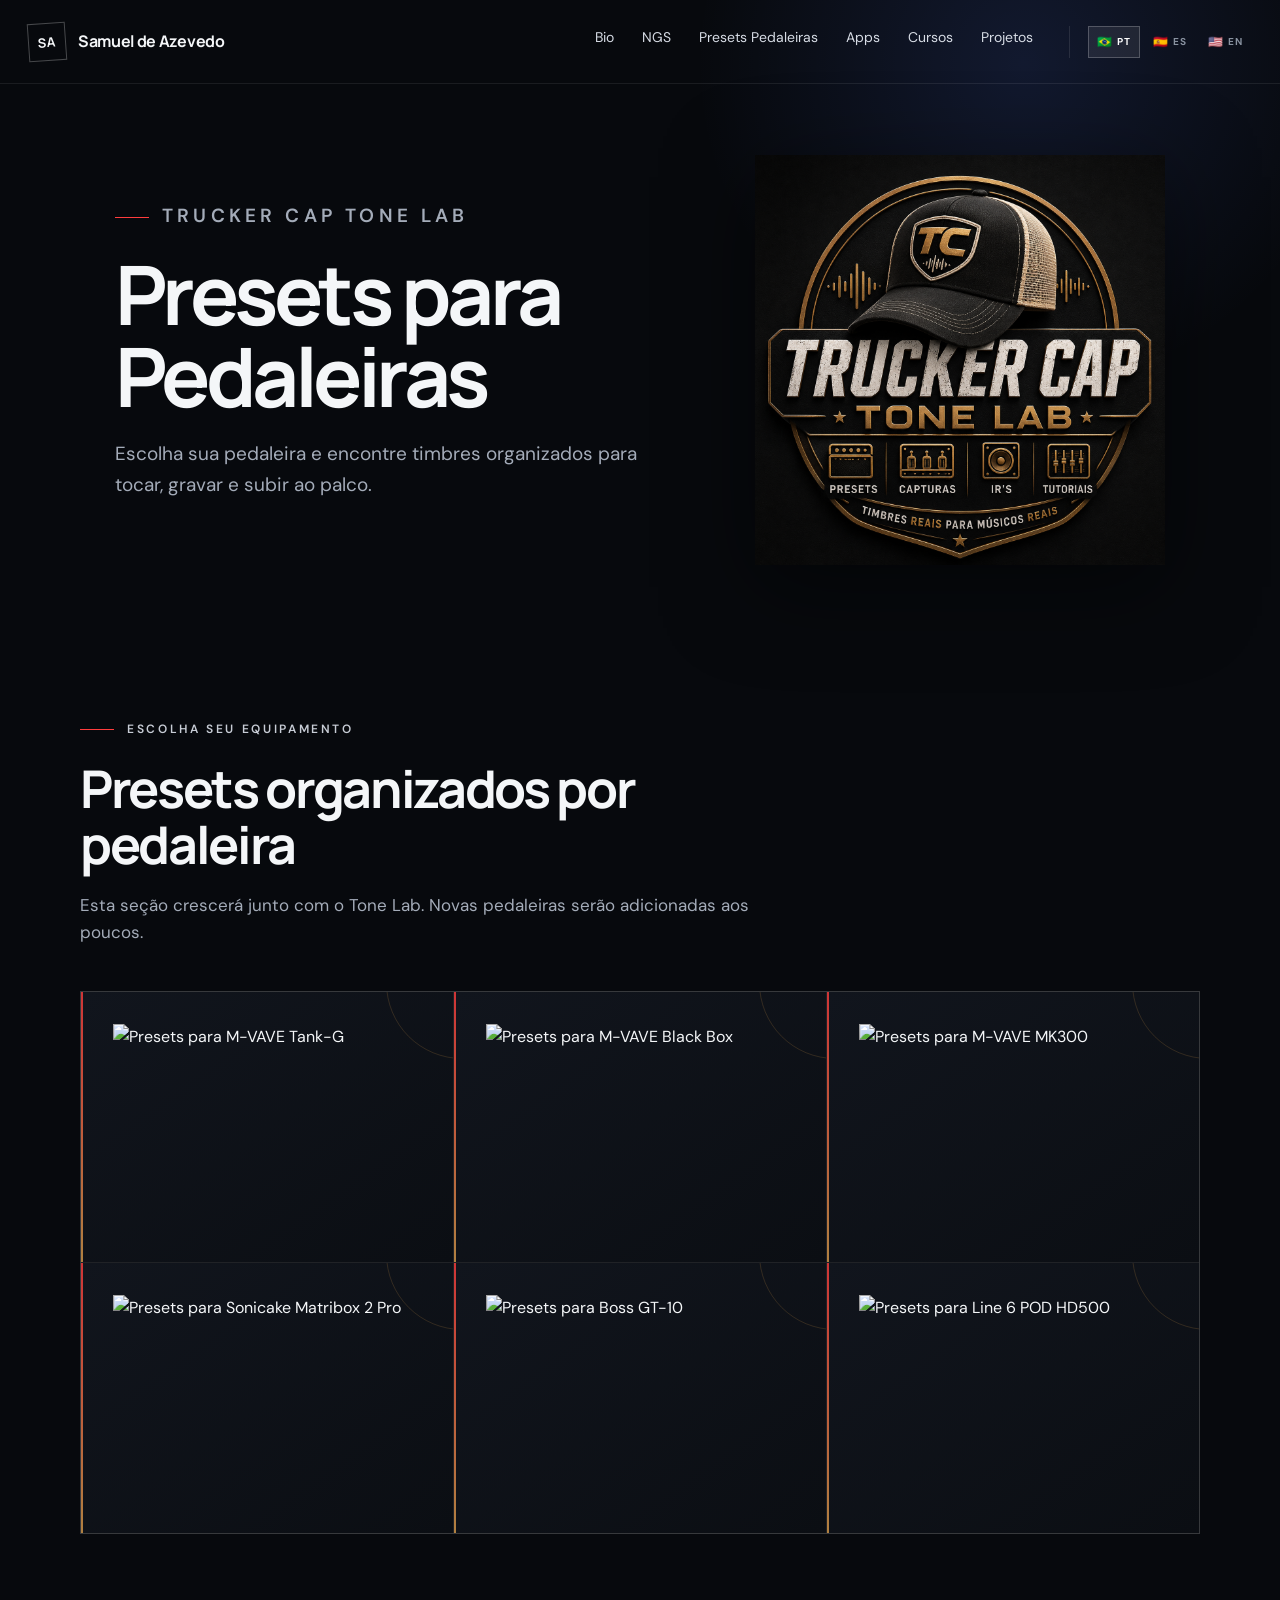
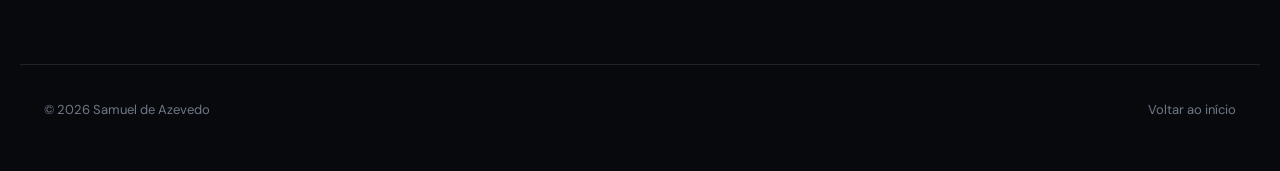
==== commit 52b2e6a5: "Add files via upload" ====
--- a/presets-pedaleiras/index.html
+++ b/presets-pedaleiras/index.html
@@ -23,12 +23,12 @@
     <section class="pedalboards-section" aria-labelledby="pedalboards-title">
       <div class="pedalboards-heading"><p class="section-kicker">Escolha seu equipamento</p><h2 id="pedalboards-title">Presets organizados por pedaleira</h2><p>Esta seção crescerá junto com o Tone Lab. Novas pedaleiras serão adicionadas aos poucos.</p></div>
       <div class="pedalboards-grid">
-        <a class="pedalboard-card" href="#" data-checkout="tank-g"><div class="pedalboard-image" data-image-slot="tank-g"><span>Imagem da Tank-G</span></div><div class="pedalboard-body"><span class="pedalboard-brand">M-VAVE</span><h3>Tank-G</h3><p>Presets, capturas e IRs para a verdinha.</p><div class="pedalboard-buy"><span class="pedalboard-price">Preço a definir</span><span class="checkout-button">Comprar na Eduzz</span></div></div></a>
-        <a class="pedalboard-card" href="#" data-checkout="black-box"><div class="pedalboard-image" data-image-slot="black-box"><span>Imagem da Black Box</span></div><div class="pedalboard-body"><span class="pedalboard-brand">M-VAVE</span><h3>Black Box</h3><p>Presets e timbres para a Caixa Preta.</p><div class="pedalboard-buy"><span class="pedalboard-price">Preço a definir</span><span class="checkout-button">Comprar na Eduzz</span></div></div></a>
-        <a class="pedalboard-card" href="#" data-checkout="mk300"><div class="pedalboard-image" data-image-slot="mk300"><span>Imagem da MK300</span></div><div class="pedalboard-body"><span class="pedalboard-brand">M-VAVE</span><h3>MK300</h3><p>Presets desenvolvidos para explorar os recursos da MK300.</p><div class="pedalboard-buy"><span class="pedalboard-price">Preço a definir</span><span class="checkout-button">Comprar na Eduzz</span></div></div></a>
-        <a class="pedalboard-card" href="#" data-checkout="matribox-2-pro"><div class="pedalboard-image" data-image-slot="matribox-2-pro"><span>Imagem da Matribox 2 Pro</span></div><div class="pedalboard-body"><span class="pedalboard-brand">SONICAKE</span><h3>Matribox 2 Pro</h3><p>Presets e capturas NAM para a Nave Prateada.</p><div class="pedalboard-buy"><span class="pedalboard-price">Preço a definir</span><span class="checkout-button">Comprar na Eduzz</span></div></div></a>
-        <a class="pedalboard-card" href="#" data-checkout="boss-gt-10"><div class="pedalboard-image" data-image-slot="boss-gt-10"><span>Imagem da Boss GT-10</span></div><div class="pedalboard-body"><span class="pedalboard-brand">BOSS</span><h3>GT-10</h3><p>Presets clássicos para uma pedaleira que continua relevante.</p><div class="pedalboard-buy"><span class="pedalboard-price">Preço a definir</span><span class="checkout-button">Comprar na Eduzz</span></div></div></a>
-        <a class="pedalboard-card" href="#" data-checkout="pod-hd500"><div class="pedalboard-image" data-image-slot="pod-hd500"><span>Imagem da POD HD500</span></div><div class="pedalboard-body"><span class="pedalboard-brand">LINE 6</span><h3>POD HD500</h3><p>Presets prontos para performance, ensaio e gravação.</p><div class="pedalboard-buy"><span class="pedalboard-price">Preço a definir</span><span class="checkout-button">Comprar na Eduzz</span></div></div></a>
+        <a class="pedalboard-card image-card" href="#" data-checkout="tank-g" aria-label="Presets para M-VAVE Tank-G"><img src="/assets/card-tank-g.png" alt="Presets para M-VAVE Tank-G"></a>
+        <a class="pedalboard-card image-card" href="#" data-checkout="black-box" aria-label="Presets para M-VAVE Black Box"><img src="/assets/card-black-box.png" alt="Presets para M-VAVE Black Box"></a>
+        <a class="pedalboard-card image-card" href="#" data-checkout="mk300" aria-label="Presets para M-VAVE MK300"><img src="/assets/card-mk300.png" alt="Presets para M-VAVE MK300"></a>
+        <a class="pedalboard-card image-card" href="#" data-checkout="matribox-2-pro" aria-label="Presets para Sonicake Matribox 2 Pro"><img src="/assets/card-matribox-2-pro.png" alt="Presets para Sonicake Matribox 2 Pro"></a>
+        <a class="pedalboard-card image-card" href="#" data-checkout="boss-gt-10" aria-label="Presets para Boss GT-10"><img src="/assets/card-boss-gt-10.png" alt="Presets para Boss GT-10"></a>
+        <a class="pedalboard-card image-card" href="#" data-checkout="pod-hd500" aria-label="Presets para Line 6 POD HD500"><img src="/assets/card-pod-hd500.png" alt="Presets para Line 6 POD HD500"></a>
       </div>
     </section>
   </main>
